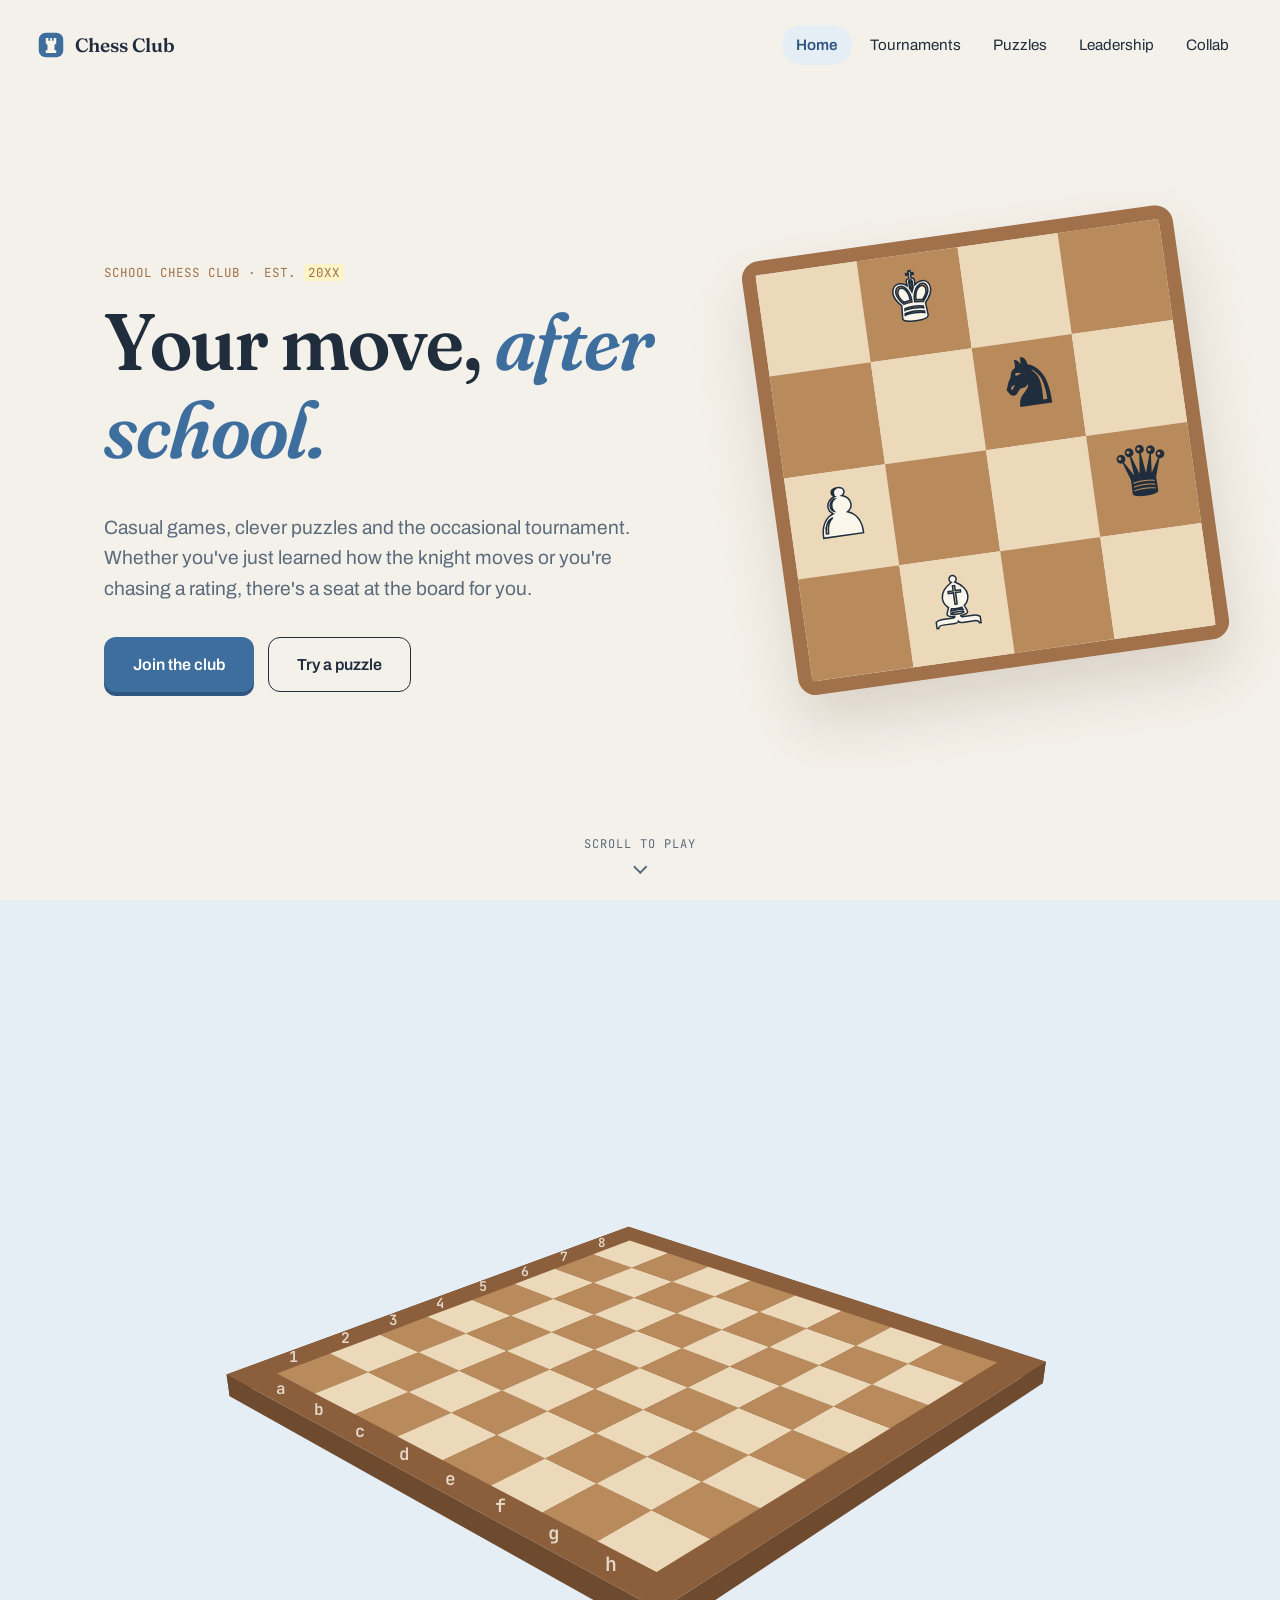
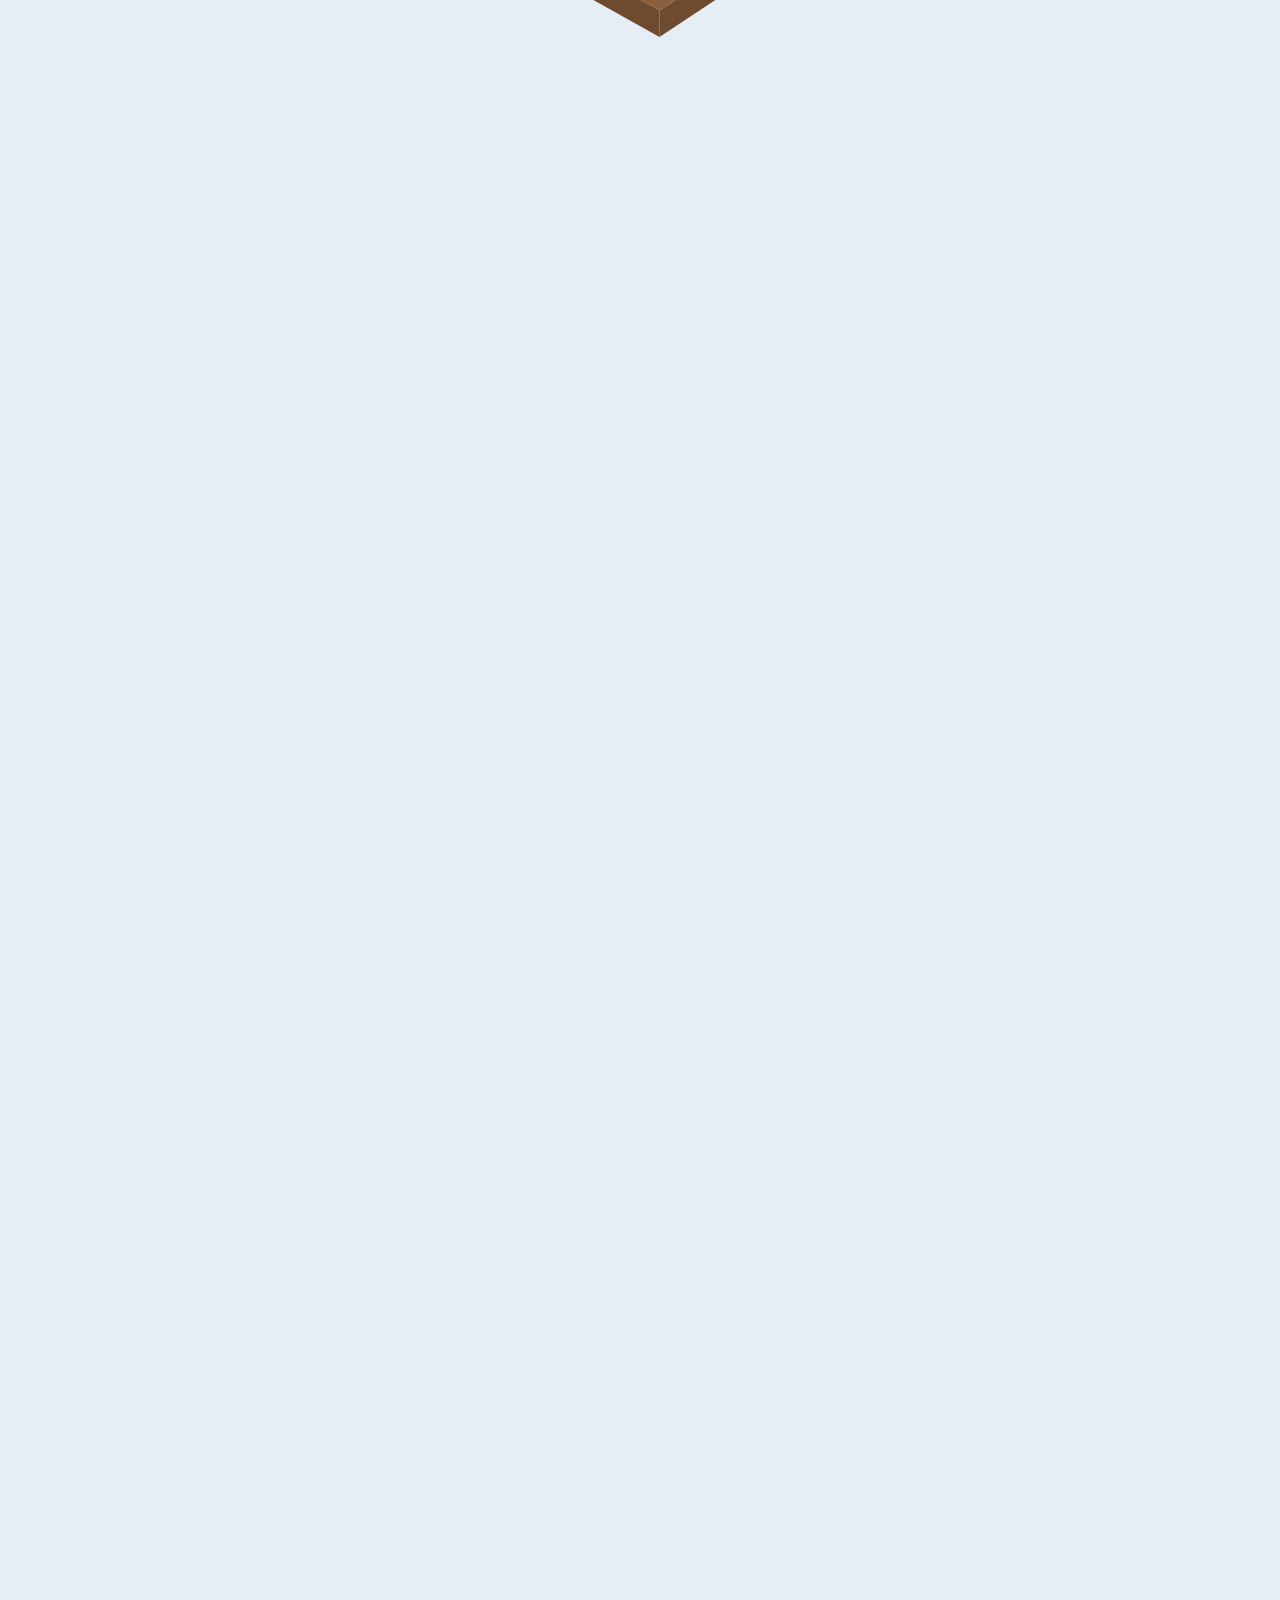
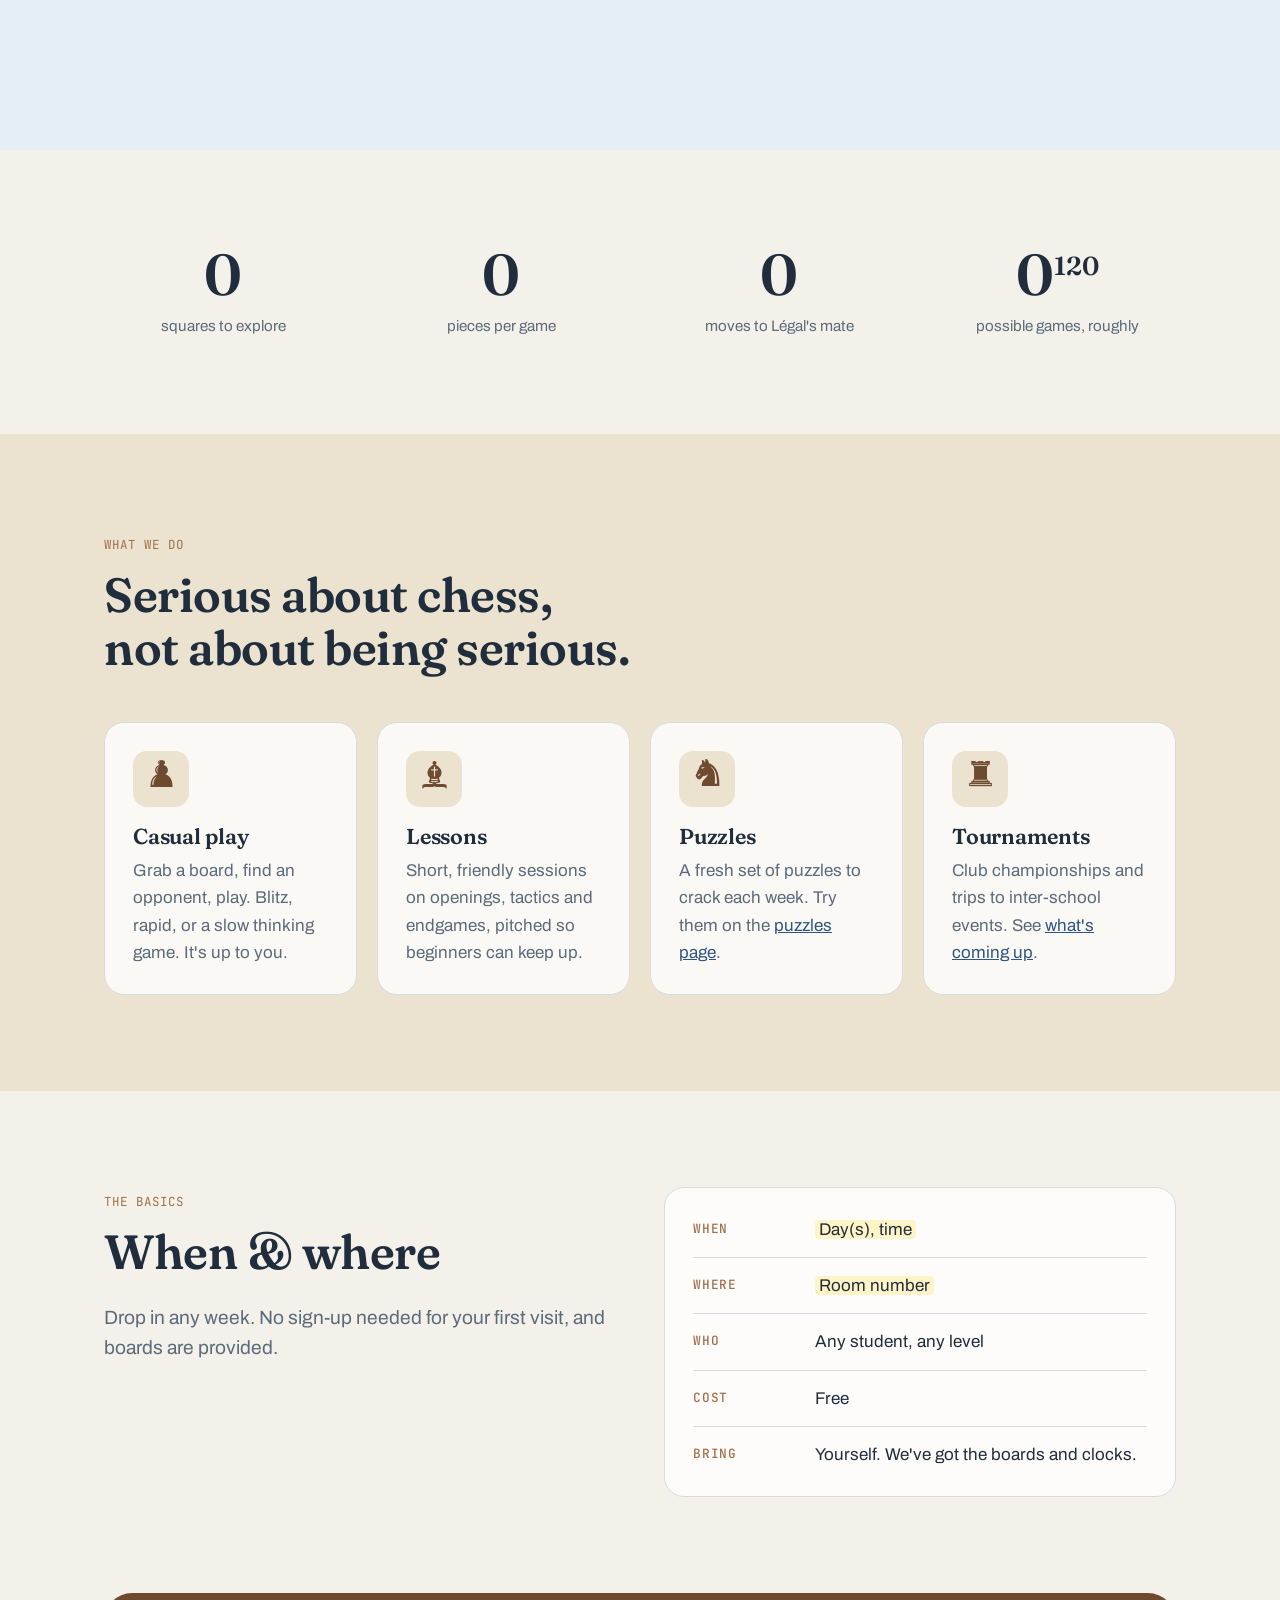
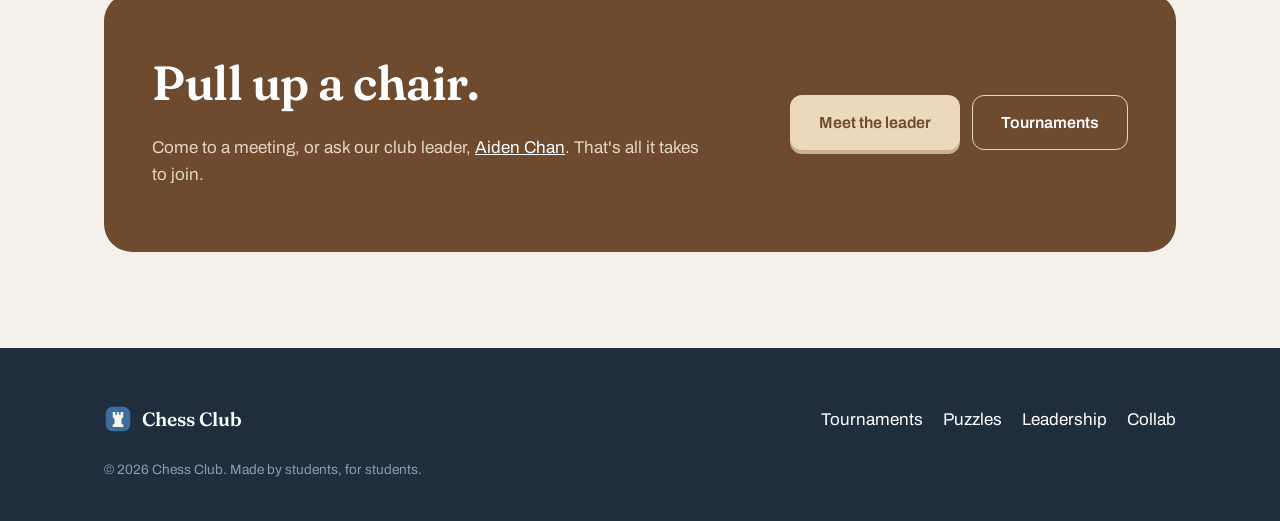
==== index.html @ 08615cfc "Add Chess Club website Five pages (home, tournaments, puzzles, leadership, collab), a scroll-driven " ====
<!doctype html>
<html lang="en">
<head>
  <meta charset="utf-8">
  <meta name="viewport" content="width=device-width, initial-scale=1">
  <title>Chess Club</title>
  <meta name="description" content="Our school's chess club: casual games, puzzles, lessons and tournaments. Everyone is welcome.">
  <link rel="preconnect" href="https://fonts.googleapis.com">
  <link rel="preconnect" href="https://fonts.gstatic.com" crossorigin>
  <link href="https://fonts.googleapis.com/css2?family=Archivo:wght@400;500;600&family=Fraunces:opsz,wght,SOFT,WONK@9..144,400..700,0..100,0..1&family=JetBrains+Mono:wght@400;500;600&family=Noto+Sans+Symbols+2&display=swap" rel="stylesheet">
  <link rel="stylesheet" href="css/style.css">
  <link rel="icon" href="data:image/svg+xml,%3Csvg xmlns='http://www.w3.org/2000/svg' viewBox='0 0 32 32'%3E%3Crect x='2' y='2' width='28' height='28' rx='8' fill='%233e6e9e'/%3E%3Cpath fill='%23fbf6ec' d='M10 8h3v3h2V8h2v3h2V8h3v6l-2 2v6h2v3H10v-3h2v-6l-2-2z'/%3E%3C/svg%3E">
</head>
<body>
  <div id="scrollProgress"></div>

  <header id="navbar">
    <div class="nav-inner">
      <a class="nav-logo" href="index.html">
        <svg viewBox="0 0 32 32" aria-hidden="true"><rect x="2" y="2" width="28" height="28" rx="8" fill="#3e6e9e"/><path fill="#fbf6ec" d="M10 8h3v3h2V8h2v3h2V8h3v6l-2 2v6h2v3H10v-3h2v-6l-2-2z"/></svg>
        <span>Chess Club</span>
      </a>
      <button class="nav-toggle" aria-expanded="false" aria-controls="navLinks">Menu</button>
      <nav class="nav-links" id="navLinks" aria-label="Main">
        <a href="index.html" aria-current="page">Home</a>
        <a href="tournaments.html">Tournaments</a>
        <a href="puzzles.html">Puzzles</a>
        <a href="leadership.html">Leadership</a>
        <a href="collab.html">Collab</a>
      </nav>
    </div>
  </header>

  <main>
    <section id="hero">
      <div class="container">
        <span class="eyebrow">School Chess Club · Est. <span class="todo">20XX</span></span>
        <h1 class="hero-title">Your move, <em>after school.</em></h1>
        <p class="lede">Casual games, clever puzzles and the occasional tournament. Whether you've just learned how the knight moves or you're chasing a rating, there's a seat at the board for you.</p>
        <div class="hero-buttons">
          <a class="btn btn-primary" href="#join">Join the club</a>
          <a class="btn btn-secondary" href="puzzles.html">Try a puzzle</a>
        </div>
      </div>
      <div class="hero-board" aria-hidden="true">
        <span></span><span class="w">♚</span><span></span><span></span>
        <span></span><span></span><span>♞</span><span></span>
        <span class="w">♟</span><span></span><span></span><span>♛</span>
        <span></span><span class="w">♝</span><span></span><span></span>
      </div>
      <div class="scroll-hint">Scroll to play</div>
    </section>

    <!-- Scroll-driven chess animation (drawn in js/board-animation.js) -->
    <section class="scroll-animation" aria-label="Animated chess game: Légal's mate in seven moves">
      <div class="scroll-sticky">
        <canvas id="boardCanvas" aria-hidden="true"></canvas>
        <div class="move-ticker" aria-hidden="true"></div>

        <div class="annotation-card" data-show="0.22" data-hide="0.33" data-snap="0.27">
          <div class="card-number">01</div>
          <div class="card-body">
            <h3 class="card-title">Every game starts the same</h3>
            <p class="card-desc">Thirty-two pieces, sixty-four squares, and nobody's ahead yet. That's how we treat new members too. Never played? We'll teach you.</p>
            <div class="card-stat">
              <span class="card-stat-number">All levels</span>
              <span class="card-stat-label">Beginners very welcome</span>
            </div>
          </div>
        </div>

        <div class="annotation-card right" data-show="0.66" data-hide="0.75" data-snap="0.688">
          <div class="card-number">02</div>
          <div class="card-body">
            <h3 class="card-title">Wait, they took the queen?</h3>
            <p class="card-desc">White just gave away their strongest piece. It's a trap, and we practise spotting tricks like this with weekly puzzles and short lessons.</p>
            <a class="card-link" href="puzzles.html">Try this week's puzzles →</a>
          </div>
        </div>

        <div class="annotation-card" data-show="0.88" data-hide="1" data-snap="0.93">
          <div class="card-number">03</div>
          <div class="card-body">
            <h3 class="card-title">Checkmate in seven.</h3>
            <p class="card-desc">This is Légal's mate, a trap that's been catching players since the 1700s. Come learn the classics, then try them out at our tournaments.</p>
            <div class="card-stat">
              <span class="card-stat-number">7 moves</span>
              <span class="card-stat-label">Knight, bishop, knight. Game over.</span>
            </div>
          </div>
        </div>
      </div>
    </section>

    <section class="section" id="specs">
      <div class="container">
        <div class="specs-grid">
          <div class="spec-item" data-target="64"><span class="spec-number">0</span><span class="spec-label">squares to explore</span></div>
          <div class="spec-item" data-target="32"><span class="spec-number">0</span><span class="spec-label">pieces per game</span></div>
          <div class="spec-item" data-target="7"><span class="spec-number">0</span><span class="spec-label">moves to Légal's mate</span></div>
          <div class="spec-item" data-target="10"><span class="spec-number">0<sup>120</sup></span><span class="spec-label">possible games, roughly</span></div>
        </div>
      </div>
    </section>

    <section class="section section-tan" id="about">
      <div class="container">
        <div class="section-head reveal">
          <span class="eyebrow">What we do</span>
          <h2>Serious about chess,<br>not about being serious.</h2>
        </div>
        <div class="grid grid-4">
          <div class="card reveal">
            <div class="piece-icon" aria-hidden="true">♟</div>
            <h3>Casual play</h3>
            <p>Grab a board, find an opponent, play. Blitz, rapid, or a slow thinking game. It's up to you.</p>
          </div>
          <div class="card reveal">
            <div class="piece-icon" aria-hidden="true">♝</div>
            <h3>Lessons</h3>
            <p>Short, friendly sessions on openings, tactics and endgames, pitched so beginners can keep up.</p>
          </div>
          <div class="card reveal">
            <div class="piece-icon" aria-hidden="true">♞</div>
            <h3>Puzzles</h3>
            <p>A fresh set of puzzles to crack each week. Try them on the <a href="puzzles.html">puzzles page</a>.</p>
          </div>
          <div class="card reveal">
            <div class="piece-icon" aria-hidden="true">♜</div>
            <h3>Tournaments</h3>
            <p>Club championships and trips to inter-school events. See <a href="tournaments.html">what's coming up</a>.</p>
          </div>
        </div>
      </div>
    </section>

    <section class="section" id="info">
      <div class="container grid grid-2" style="gap:48px;align-items:start">
        <div class="reveal">
          <span class="eyebrow">The basics</span>
          <h2>When &amp; where</h2>
          <p class="lede">Drop in any week. No sign-up needed for your first visit, and boards are provided.</p>
        </div>
        <div class="card reveal">
          <ul class="info-list">
            <li><strong>When</strong><span><span class="todo">Day(s), time</span></span></li>
            <li><strong>Where</strong><span><span class="todo">Room number</span></span></li>
            <li><strong>Who</strong><span>Any student, any level</span></li>
            <li><strong>Cost</strong><span>Free</span></li>
            <li><strong>Bring</strong><span>Yourself. We've got the boards and clocks.</span></li>
          </ul>
        </div>
      </div>
    </section>

    <section class="section" id="join" style="padding-top:0">
      <div class="container">
        <div class="cta-box reveal">
          <div>
            <h2>Pull up a chair.</h2>
            <p>Come to a meeting, or ask our club leader, <a href="leadership.html" style="color:#fff">Aiden Chan</a>. That's all it takes to join.</p>
          </div>
          <div class="cta-actions">
            <a class="btn btn-primary" href="leadership.html">Meet the leader</a>
            <a class="btn btn-secondary" href="tournaments.html">Tournaments</a>
          </div>
        </div>
      </div>
    </section>
  </main>

  <footer>
    <div class="container">
      <a class="nav-logo" href="index.html">
        <svg viewBox="0 0 32 32" aria-hidden="true"><rect x="2" y="2" width="28" height="28" rx="8" fill="#3e6e9e"/><path fill="#fbf6ec" d="M10 8h3v3h2V8h2v3h2V8h3v6l-2 2v6h2v3H10v-3h2v-6l-2-2z"/></svg>
        <span>Chess Club</span>
      </a>
      <nav aria-label="Footer">
        <a href="tournaments.html">Tournaments</a><a href="puzzles.html">Puzzles</a><a href="leadership.html">Leadership</a><a href="collab.html">Collab</a>
      </nav>
      <p class="footer-small">© <span id="year"></span> Chess Club. Made by students, for students.</p>
    </div>
  </footer>

  <script src="js/site.js"></script>
  <script src="js/board-animation.js"></script>
</body>
</html>
---- css/style.css ----
/* ==========================================================================
   Chess Club — shared styles
   Palette: light blues, grays, tans and wood tones. Flat colour, no gradients.
   ========================================================================== */

:root {
  --bg: #f4f1ea;          /* warm paper */
  --bg-blue: #e6eef5;     /* pale sky */
  --bg-tan: #ece2d0;      /* light tan */
  --surface: #ffffff;
  --ink: #1f2d3d;         /* navy ink */
  --muted: #5b6b7c;
  --line: #d5dbe1;
  --blue: #3e6e9e;        /* accent */
  --blue-dark: #2f5680;
  --blue-soft: #c9dbeb;
  --wood: #a0714a;
  --wood-dark: #6e4a2f;
  --sq-light: #ebd9b9;
  --sq-dark: #b88a5c;
  --rose: #c8695a;

  --font-display: 'Fraunces', Georgia, serif;
  --font-body: 'Archivo', system-ui, sans-serif;
  --font-mono: 'JetBrains Mono', ui-monospace, monospace;

  --radius: 20px;
  --ease: cubic-bezier(0.16, 1, 0.3, 1);
}

*, *::before, *::after { box-sizing: border-box; }

html { -webkit-text-size-adjust: 100%; }

body {
  margin: 0;
  background: var(--bg);
  color: var(--ink);
  font-family: var(--font-body);
  font-size: 1.0625rem;
  line-height: 1.6;
  -webkit-font-smoothing: antialiased;
}

::selection { background: var(--blue); color: #fff; }

/* Scrollbar: flat accent thumb on a light track */
::-webkit-scrollbar { width: 10px; }
::-webkit-scrollbar-track { background: var(--bg-tan); }
::-webkit-scrollbar-thumb { background: var(--blue-soft); border-radius: 10px; border: 2px solid var(--bg-tan); }
::-webkit-scrollbar-thumb:hover { background: var(--blue); }

img, svg { display: block; max-width: 100%; }
[hidden] { display: none !important; }
a { color: var(--blue-dark); }

h1, h2, h3 {
  font-family: var(--font-display);
  font-weight: 600;
  line-height: 1.1;
  letter-spacing: -0.01em;
  margin: 0 0 0.5em;
  font-variation-settings: 'SOFT' 50, 'WONK' 1;
}
h1 { font-size: clamp(2.6rem, 7vw, 5rem); }
h2 { font-size: clamp(2rem, 4.5vw, 3rem); }
h3 { font-size: 1.35rem; }
p { margin: 0 0 1em; }

.container { width: 100%; max-width: 1120px; margin: 0 auto; padding: 0 24px; }
@media (max-width: 600px) { .container { padding: 0 16px; } }

.eyebrow {
  font-family: var(--font-mono);
  font-size: 0.78rem;
  letter-spacing: 0.08em;
  text-transform: uppercase;
  color: var(--wood);
  margin-bottom: 14px;
  display: inline-block;
}

.lede { font-size: 1.2rem; color: var(--muted); max-width: 60ch; }

/* ---------- Scroll progress bar ---------- */
#scrollProgress {
  position: fixed; top: 0; left: 0;
  height: 3px; width: 100%;
  background: var(--blue);
  transform-origin: 0 50%;
  transform: scaleX(0);
  z-index: 1100;
}

/* ---------- Navbar (full width → pill on scroll) ---------- */
#navbar {
  position: fixed; top: 12px; left: 0; right: 0;
  z-index: 1000;
  padding: 0 12px;
}
.nav-inner {
  max-width: 100%;
  margin: 0 auto;
  padding: 12px 24px;
  display: flex; align-items: center; justify-content: space-between; gap: 16px;
  border: 1px solid transparent;
  border-radius: 100px;
  transition: max-width 0.5s var(--ease), padding 0.5s var(--ease), background 0.3s, border-color 0.3s, box-shadow 0.3s;
}
#navbar.nav-scrolled .nav-inner {
  max-width: 860px;
  padding: 8px 10px 8px 20px;
  background: rgba(255, 255, 255, 0.82);
  border-color: var(--line);
  backdrop-filter: blur(20px);
  -webkit-backdrop-filter: blur(20px);
  box-shadow: 0 6px 24px rgba(31, 45, 61, 0.08);
}
.nav-logo {
  display: flex; align-items: center; gap: 10px;
  color: var(--ink); text-decoration: none;
  font-family: var(--font-display); font-weight: 600; font-size: 1.2rem;
}
.nav-logo svg { width: 28px; height: 28px; }
.nav-links { display: flex; align-items: center; gap: 4px; }
.nav-links a {
  color: var(--ink); text-decoration: none;
  font-size: 0.95rem;
  padding: 8px 14px; border-radius: 100px;
  transition: background 0.2s;
}
.nav-links a:hover { background: var(--bg-blue); }
.nav-links a[aria-current="page"] { background: var(--bg-blue); color: var(--blue-dark); font-weight: 600; }
.nav-toggle {
  display: none;
  font: inherit; font-size: 0.95rem;
  background: var(--surface); color: var(--ink);
  border: 1px solid var(--line); border-radius: 100px;
  padding: 8px 16px; cursor: pointer;
}

@media (max-width: 860px) {
  .nav-toggle { display: block; }
  .nav-inner { background: rgba(255, 255, 255, 0.82); border-color: var(--line); padding: 8px 8px 8px 18px; backdrop-filter: blur(20px); -webkit-backdrop-filter: blur(20px); }
  .nav-links {
    display: none;
    position: absolute; top: calc(100% + 8px); left: 12px; right: 12px;
    flex-direction: column; align-items: stretch;
    background: var(--surface); border: 1px solid var(--line); border-radius: var(--radius);
    padding: 8px; box-shadow: 0 12px 32px rgba(31, 45, 61, 0.12);
  }
  .nav-links.open { display: flex; }
  .nav-links a { padding: 12px 16px; border-radius: 12px; }
}

/* ---------- Buttons ---------- */
.btn {
  display: inline-flex; align-items: center; gap: 8px;
  font: inherit; font-weight: 600; font-size: 1rem;
  padding: 14px 28px; border-radius: 12px;
  text-decoration: none; cursor: pointer;
  border: 1.5px solid transparent;
  transition: transform 0.25s var(--ease), background 0.2s, box-shadow 0.25s;
}
.btn:hover { transform: translateY(-2px); }
.btn-primary { background: var(--blue); color: #fff; box-shadow: 0 4px 0 var(--blue-dark); }
.btn-primary:hover { background: var(--blue-dark); box-shadow: 0 6px 0 #22415f; }
.btn-secondary { background: transparent; color: var(--ink); border-color: var(--ink); }
.btn-secondary:hover { background: var(--surface); }

/* ---------- Page header (sub pages) ---------- */
.page-head {
  padding: 150px 0 64px;
  background: var(--bg-blue);
  border-bottom: 1px solid var(--line);
  position: relative; overflow: hidden;
}
.page-head .container { position: relative; z-index: 1; }
.page-head .lede { margin-bottom: 0; }

/* Faint chessboard texture used in heads/hero — flat squares, no gradients */
.board-texture {
  position: absolute; right: -60px; top: 40px;
  width: 360px; height: 360px;
  display: grid; grid-template-columns: repeat(6, 1fr);
  transform: rotate(12deg);
  opacity: 0.35; pointer-events: none;
}
.board-texture span:nth-child(12n+1), .board-texture span:nth-child(12n+3), .board-texture span:nth-child(12n+5),
.board-texture span:nth-child(12n+8), .board-texture span:nth-child(12n+10), .board-texture span:nth-child(12n+12) { background: var(--blue-soft); }
@media (max-width: 700px) { .board-texture { width: 220px; height: 220px; right: -80px; top: 20px; opacity: 0.25; } }

/* ---------- Sections ---------- */
.section { padding: 96px 0; }
.section-tan { background: var(--bg-tan); }
.section-blue { background: var(--bg-blue); }
.section-head { margin-bottom: 48px; }
@media (max-width: 600px) { .section { padding: 64px 0; } }

/* Cards: frosted white on light backgrounds */
.card {
  background: rgba(255, 255, 255, 0.78);
  border: 1px solid var(--line);
  border-radius: var(--radius);
  padding: 28px;
  backdrop-filter: blur(20px);
  -webkit-backdrop-filter: blur(20px);
}
.card h3 { margin-bottom: 8px; }
.card p { color: var(--muted); margin: 0; }

.grid { display: grid; gap: 20px; }
.grid-2 { grid-template-columns: repeat(2, 1fr); }
.grid-3 { grid-template-columns: repeat(3, 1fr); }
.grid-4 { grid-template-columns: repeat(4, 1fr); }
@media (max-width: 900px) { .grid-3, .grid-4 { grid-template-columns: repeat(2, 1fr); } }
@media (max-width: 600px) { .grid-2, .grid-3 { grid-template-columns: 1fr; } }

.piece-icon {
  font-family: 'Noto Sans Symbols 2', serif;
  font-size: 2.2rem; line-height: 1;
  width: 56px; height: 56px;
  display: grid; place-items: center;
  border-radius: 14px;
  background: var(--bg-tan); color: var(--wood-dark);
  margin-bottom: 18px;
}

/* Reveal on scroll */
.reveal { opacity: 0; transform: translateY(24px); transition: opacity 0.7s var(--ease), transform 0.7s var(--ease); }
.reveal.in { opacity: 1; transform: none; }

/* ---------- Hero (home) ---------- */
#hero {
  min-height: 100vh; min-height: 100svh;
  display: flex; align-items: center;
  padding: 130px 0 80px;
  position: relative; overflow: hidden;
}
#hero .container { position: relative; z-index: 1; }
.hero-title { max-width: 14ch; }
.hero-title em { font-style: italic; color: var(--blue); }
.hero-buttons { display: flex; flex-wrap: wrap; gap: 14px; margin-top: 32px; }
.hero-board {
  position: absolute; right: 6vw; top: 50%;
  width: min(34vw, 440px); aspect-ratio: 1;
  transform: translateY(-50%) rotate(-8deg);
  display: grid; grid-template-columns: repeat(4, 1fr);
  border: 14px solid var(--wood); border-radius: 18px;
  box-shadow: 0 30px 60px rgba(110, 74, 47, 0.18);
}
.hero-board span { background: var(--sq-light); display: grid; place-items: center; font-family: 'Noto Sans Symbols 2', serif; font-size: min(5vw, 64px); color: var(--ink); }
.hero-board span:nth-child(8n+2), .hero-board span:nth-child(8n+4),
.hero-board span:nth-child(8n+5), .hero-board span:nth-child(8n+7) { background: var(--sq-dark); }
.hero-board .w { color: #fbf6ec; -webkit-text-stroke: 1.5px var(--ink); }
#hero .lede { max-width: 52ch; }
@media (min-width: 1101px) { #hero .container > * { max-width: 560px; } }
@media (max-width: 1100px) { .hero-board { display: none; } }

.scroll-hint {
  position: absolute; left: 50%; bottom: 28px; transform: translateX(-50%);
  font-family: var(--font-mono); font-size: 0.75rem; letter-spacing: 0.08em; text-transform: uppercase;
  color: var(--muted);
  display: flex; flex-direction: column; align-items: center; gap: 8px;
}
.scroll-hint::after {
  content: ''; width: 10px; height: 10px;
  border-right: 2px solid var(--muted); border-bottom: 2px solid var(--muted);
  transform: rotate(45deg);
  animation: hint 1.6s ease-in-out infinite;
}
@keyframes hint { 50% { transform: translateY(6px) rotate(45deg); } }

/* ---------- Scroll animation ---------- */
.scroll-animation { height: 450vh; position: relative; background: var(--bg-blue); }
.scroll-sticky { position: sticky; top: 0; height: 100vh; height: 100svh; width: 100%; overflow: hidden; }
#boardCanvas { position: absolute; inset: 0; width: 100%; height: 100%; }
@media (max-width: 1024px) { .scroll-animation { height: 400vh; } }
@media (max-width: 768px)  { .scroll-animation { height: 340vh; } }

.move-ticker {
  position: absolute; top: 96px; left: 50%; transform: translateX(-50%);
  font-family: var(--font-mono); font-size: 0.9rem;
  background: var(--surface); color: var(--ink);
  border: 1px solid var(--line); border-radius: 100px;
  padding: 6px 16px;
  opacity: 0; transition: opacity 0.3s;
  white-space: nowrap;
}
.move-ticker.visible { opacity: 1; }

.annotation-card {
  position: absolute; bottom: 10vh; left: 3vw;
  max-width: 330px;
  background: rgba(255, 255, 255, 0.86);
  border: 1px solid var(--line);
  backdrop-filter: blur(20px); -webkit-backdrop-filter: blur(20px);
  border-radius: var(--radius);
  padding: 28px;
  box-shadow: 0 16px 40px rgba(31, 45, 61, 0.1);
  opacity: 0; transform: translateY(20px);
  transition: opacity 0.4s ease, transform 0.4s var(--ease);
  pointer-events: none; z-index: 10;
}
.annotation-card.right { left: auto; right: 3vw; }
.annotation-card.visible { opacity: 1; transform: none; pointer-events: auto; }
.card-number { font-family: var(--font-mono); font-size: 0.75rem; color: var(--blue); margin-bottom: 8px; }
.card-title { font-size: 1.5rem; margin-bottom: 8px; }
.card-desc { font-size: 0.95rem; color: var(--muted); line-height: 1.55; margin-bottom: 16px; }
.card-stat-number { font-family: var(--font-display); font-size: 1.9rem; font-weight: 600; color: var(--blue); line-height: 1; }
.card-stat-label { font-size: 0.82rem; color: var(--muted); display: block; margin-top: 4px; }
.card-link { font-weight: 600; font-size: 0.95rem; }

@media (max-width: 1100px) {
  .annotation-card, .annotation-card.right {
    bottom: 1.5vh; left: 12px; right: 12px; max-width: none;
    padding: 12px 16px;
    display: flex; align-items: center; gap: 12px;
  }
  .card-desc, .card-stat, .card-link { display: none; }
  .card-number { margin-bottom: 0; }
  .card-title { font-size: 1.1rem; margin: 0; }
  .move-ticker { top: 84px; }
}

/* ---------- Specs ---------- */
.specs-grid { display: grid; grid-template-columns: repeat(4, 1fr); gap: 40px; text-align: center; }
.spec-number { font-family: var(--font-display); font-size: 3.6rem; font-weight: 600; display: block; line-height: 1; color: var(--ink); transition: color 0.3s; }
.spec-number.counting { color: var(--blue); }
.spec-number sup { font-size: 0.45em; }
.spec-label { font-size: 0.95rem; color: var(--muted); margin-top: 10px; display: block; }
@media (max-width: 768px) { .specs-grid { grid-template-columns: repeat(2, 1fr); gap: 32px; } .spec-number { font-size: 2.6rem; } }

/* ---------- CTA ---------- */
.cta-box {
  background: var(--wood-dark); color: #f6efe3;
  border-radius: 28px; padding: 64px 48px;
  display: grid; grid-template-columns: 1.4fr 1fr; gap: 32px; align-items: center;
  position: relative; overflow: hidden;
}
.cta-box h2 { color: #fff; }
.cta-box p { color: #e6d6bf; margin: 0; }
.cta-box .btn-primary { background: var(--sq-light); color: var(--wood-dark); box-shadow: 0 4px 0 #c9b38f; }
.cta-box .btn-primary:hover { background: #fff; }
.cta-actions { display: flex; flex-wrap: wrap; gap: 12px; justify-content: flex-end; }
.cta-box .btn-secondary { color: #fff; border-color: #e6d6bf; }
.cta-box .btn-secondary:hover { background: rgba(255, 255, 255, 0.08); }
@media (max-width: 800px) { .cta-box { grid-template-columns: 1fr; padding: 40px 24px; } .cta-actions { justify-content: flex-start; } }

/* ---------- Info list (meeting details etc.) ---------- */
.info-list { list-style: none; margin: 0; padding: 0; display: grid; gap: 14px; }
.info-list li { display: grid; grid-template-columns: 110px 1fr; gap: 12px; padding-bottom: 14px; border-bottom: 1px solid var(--line); }
.info-list li:last-child { border-bottom: 0; padding-bottom: 0; }
.info-list strong { font-family: var(--font-mono); font-size: 0.8rem; font-weight: 500; text-transform: uppercase; letter-spacing: 0.06em; color: var(--wood); padding-top: 3px; }

.todo { background: #fff4c7; border-radius: 4px; padding: 0 4px; }

/* ---------- Tournaments ---------- */
.event {
  display: grid; grid-template-columns: 96px 1fr auto; gap: 24px; align-items: center;
  padding: 24px; background: var(--surface); border: 1px solid var(--line); border-radius: var(--radius);
}
.event + .event { margin-top: 14px; }
.event-date { text-align: center; background: var(--bg-blue); border-radius: 14px; padding: 12px 6px; }
.event-date .m { font-family: var(--font-mono); font-size: 0.75rem; text-transform: uppercase; color: var(--blue-dark); display: block; }
.event-date .d { font-family: var(--font-display); font-size: 2rem; font-weight: 600; line-height: 1.1; }
.event h3 { margin-bottom: 4px; }
.event p { margin: 0; color: var(--muted); font-size: 0.95rem; }
.tag { display: inline-block; font-family: var(--font-mono); font-size: 0.72rem; padding: 4px 10px; border-radius: 100px; background: var(--bg-tan); color: var(--wood-dark); white-space: nowrap; }
@media (max-width: 640px) { .event { grid-template-columns: 72px 1fr; } .event .tag { grid-column: 2; justify-self: start; } }

table.results { width: 100%; border-collapse: collapse; background: var(--surface); border-radius: var(--radius); overflow: hidden; border: 1px solid var(--line); }
.results th, .results td { padding: 14px 18px; text-align: left; border-bottom: 1px solid var(--line); }
.results th { font-family: var(--font-mono); font-size: 0.75rem; text-transform: uppercase; letter-spacing: 0.06em; color: var(--muted); background: var(--bg-blue); font-weight: 500; }
.results tr:last-child td { border-bottom: 0; }
.table-wrap { overflow-x: auto; }

/* ---------- Leadership ---------- */
.leader { text-align: center; padding: 36px 24px; }
.leader .avatar {
  width: 96px; height: 96px; margin: 0 auto 18px;
  border-radius: 50%; background: var(--bg-tan); border: 3px solid var(--sq-dark);
  display: grid; place-items: center;
  font-family: 'Noto Sans Symbols 2', serif; font-size: 3rem; color: var(--wood-dark);
}
.leader .role { font-family: var(--font-mono); font-size: 0.78rem; text-transform: uppercase; letter-spacing: 0.06em; color: var(--blue); display: block; margin-bottom: 10px; }

/* ---------- Puzzles ---------- */
.puzzle-layout { display: grid; grid-template-columns: minmax(0, 560px) 1fr; gap: 40px; align-items: start; }
@media (max-width: 900px) { .puzzle-layout { grid-template-columns: 1fr; } }
.board-frame { background: var(--wood); padding: 14px; border-radius: 18px; box-shadow: 0 24px 48px rgba(110, 74, 47, 0.18); }
.board {
  display: grid; grid-template-columns: repeat(8, 1fr); grid-template-rows: repeat(8, 1fr);
  aspect-ratio: 1; width: 100%;
  border-radius: 6px; overflow: hidden; user-select: none; -webkit-user-select: none;
}
.sq {
  position: relative; display: grid; place-items: center;
  background: var(--sq-light); border: 0; padding: 0; cursor: pointer;
  font-family: 'Noto Sans Symbols 2', serif; font-size: clamp(1.6rem, 6.4vw, 3.1rem); line-height: 1;
}
.sq.dark { background: var(--sq-dark); }
.sq .pc-w { color: #fbf6ec; -webkit-text-stroke: 1.5px var(--ink); }
.sq .pc-b { color: var(--ink); }
.sq.sel { box-shadow: inset 0 0 0 4px var(--blue); }
.sq.last { background: #cfe0ee; }
.sq.dark.last { background: #9db8cf; }
.sq.wrong { animation: shake 0.35s; background: #f2c9c1; }
@keyframes shake { 25% { transform: translateX(-3px); } 75% { transform: translateX(3px); } }
.sq .coord { position: absolute; font-family: var(--font-mono); font-size: 0.6rem; color: var(--wood-dark); opacity: 0.8; }
.sq .coord.f { right: 3px; bottom: 1px; }
.sq .coord.r { left: 3px; top: 2px; }
.sq:focus-visible { outline: 3px solid var(--blue); outline-offset: -3px; z-index: 1; }

.puzzle-tabs { display: flex; flex-wrap: wrap; gap: 8px; margin-bottom: 24px; }
.puzzle-tabs button {
  font: inherit; font-size: 0.9rem; cursor: pointer;
  padding: 8px 16px; border-radius: 100px;
  background: var(--surface); color: var(--ink); border: 1px solid var(--line);
}
.puzzle-tabs button[aria-selected="true"] { background: var(--ink); color: #fff; border-color: var(--ink); }
.puzzle-tabs button.solved::after { content: ' ✓'; }
.puzzle-status { font-family: var(--font-mono); font-size: 0.9rem; padding: 12px 16px; border-radius: 12px; background: var(--bg-blue); margin: 20px 0; min-height: 3em; }
.puzzle-status.ok { background: #dcebd6; }
.puzzle-status.bad { background: #f6dcd6; }
.puzzle-actions { display: flex; gap: 10px; flex-wrap: wrap; }
.puzzle-actions .btn { padding: 10px 18px; font-size: 0.92rem; }

/* ---------- Footer ---------- */
footer { background: var(--ink); color: #c4cfda; padding: 56px 0 40px; margin-top: 0; }
footer .container { display: flex; flex-wrap: wrap; justify-content: space-between; gap: 24px; align-items: center; }
footer a { color: #fff; text-decoration: none; margin-left: 20px; }
footer a:first-child { margin-left: 0; }
footer a:hover { text-decoration: underline; }
footer .nav-logo { color: #fff; }
.footer-small { width: 100%; font-size: 0.85rem; color: #8d9cac; margin: 0; }

@media (prefers-reduced-motion: reduce) {
  *, *::before, *::after { animation: none !important; transition: none !important; }
  .reveal { opacity: 1; transform: none; }
}

/* ---------- Collab ---------- */
.collab-feature {
  display: grid; grid-template-columns: minmax(0, 1fr) minmax(0, 1fr); gap: 40px; align-items: center;
  background: var(--surface); border: 1px solid var(--line); border-radius: 28px;
  padding: 40px;
}
.collab-logos { display: flex; align-items: center; justify-content: center; gap: 20px; background: var(--bg-blue); border-radius: var(--radius); padding: 32px 20px; }
.collab-logo { display: flex; flex-direction: column; align-items: center; gap: 12px; font-family: var(--font-mono); font-size: 0.8rem; color: var(--muted); text-transform: uppercase; letter-spacing: 0.06em; }
.collab-logo img { width: 140px; height: 140px; object-fit: contain; background: #fff; border-radius: 24px; padding: 14px; border: 1px solid var(--line); }
.collab-x { font-family: var(--font-display); font-size: 3rem; color: var(--wood); line-height: 1; }
.collab-body h3 { font-size: 2rem; margin: 14px 0 12px; }
.collab-body p { color: var(--muted); }
.collab-next { display: flex; gap: 20px; align-items: center; margin-top: 20px; }
.collab-next .piece-icon { margin: 0; flex-shrink: 0; }
@media (max-width: 800px) {
  .collab-feature { grid-template-columns: 1fr; padding: 20px; gap: 24px; }
  .collab-logo img { width: 104px; height: 104px; }
  .collab-x { font-size: 2.2rem; }
}

.leader-feature { display: flex; align-items: center; gap: 32px; text-align: left; max-width: 720px; margin: 0 auto; padding: 40px; }
.leader-feature .avatar { margin: 0; flex-shrink: 0; width: 120px; height: 120px; font-size: 3.8rem; }
.leader-feature h3 { font-size: 2rem; }
@media (max-width: 600px) { .leader-feature { flex-direction: column; text-align: center; padding: 32px 20px; } }

/* ---------- Puzzle arcade ---------- */
.arcade {
  --t-light: #ebd9b9; --t-dark: #b88a5c; --t-frame: #8b5e3c; --t-bg: #f4ece0; --t-accent: #8b5e3c;
  background: var(--t-bg);
  transition: background 0.6s ease;
}
.themed { background: var(--t-frame); transition: background 0.4s ease; }
.themed .sq { background: var(--t-light); }
.themed .sq.dark { background: var(--t-dark); }
.themed .sq .coord { color: var(--t-frame); }
.themed .sq.last { background: color-mix(in srgb, var(--t-light) 55%, #7fb0dc); }
.themed .sq.dark.last { background: color-mix(in srgb, var(--t-dark) 55%, #7fb0dc); }

.attract { display: grid; grid-template-columns: minmax(0, 1fr) minmax(0, 1fr); gap: 56px; align-items: center; }
.attract-stage { text-align: center; }
.spin-wrap { perspective: 1200px; max-width: 440px; margin: 0 auto; }
.spin-board { transition: transform 0.35s cubic-bezier(0.5, 0, 0.75, 0), background 0.4s; transform-style: preserve-3d; }
.spin-board.spin-in { transition: transform 0.45s var(--ease); }
.spin-board .sq { cursor: default; font-size: clamp(1.1rem, 4.2vw, 2.2rem); }
.world-name { font-family: var(--font-display); font-size: 1.5rem; font-weight: 600; margin: 22px 0 0; color: var(--t-accent); min-height: 1.6em; transition: color 0.4s; }
.btn-play { font-size: 1.2rem; padding: 18px 40px; border-radius: 100px; background: var(--t-accent); box-shadow: 0 5px 0 rgba(31, 45, 61, 0.35); transition: transform 0.25s var(--ease), background 0.4s; }
.btn-play:hover { background: var(--t-accent); filter: brightness(1.08); }
@media (max-width: 860px) { .attract { grid-template-columns: 1fr; gap: 32px; } .attract-copy { text-align: center; } .attract-copy .lede { margin-inline: auto; } }

.levels-head { display: flex; justify-content: space-between; align-items: end; gap: 16px; flex-wrap: wrap; margin-bottom: 32px; }
.progress-text { font-family: var(--font-mono); font-size: 0.9rem; color: var(--muted); margin: 0; }
.level-grid { display: grid; grid-template-columns: repeat(3, 1fr); gap: 20px; }
@media (max-width: 900px) { .level-grid { grid-template-columns: repeat(2, 1fr); } }
@media (max-width: 560px) { .level-grid { grid-template-columns: 1fr; } }

.level-card {
  font: inherit; text-align: left; color: var(--ink); cursor: pointer;
  background: var(--surface); border: 2px solid var(--line); border-radius: var(--radius);
  padding: 18px; display: grid; grid-template-columns: 84px 1fr; gap: 16px; align-items: center;
  transition: transform 0.3s var(--ease), border-color 0.2s, box-shadow 0.3s;
  animation: pop-in 0.5s var(--ease) both;
}
.level-card:hover:not(:disabled) { transform: translateY(-4px); border-color: var(--c-frame); box-shadow: 0 12px 28px rgba(31, 45, 61, 0.12); }
.level-card:disabled { cursor: not-allowed; opacity: 0.6; }
.level-card:disabled .mini-board { filter: grayscale(0.9); }
@keyframes pop-in { from { opacity: 0; transform: translateY(16px) scale(0.96); } }
.mini-board { display: grid; grid-template-columns: repeat(4, 1fr); aspect-ratio: 1; border: 5px solid var(--c-frame); border-radius: 10px; overflow: hidden; position: relative; }
.mini-board span { background: var(--c-light); }
.mini-board span:nth-child(8n+2), .mini-board span:nth-child(8n+4), .mini-board span:nth-child(8n+5), .mini-board span:nth-child(8n+7) { background: var(--c-dark); }
.mini-board .mini-piece { position: absolute; inset: 0; display: grid; place-items: center; font-family: 'Noto Sans Symbols 2', serif; font-size: 2rem; color: #fbf6ec; -webkit-text-stroke: 1.2px var(--ink); background: none; }
.level-num { font-family: var(--font-mono); font-size: 0.72rem; text-transform: uppercase; letter-spacing: 0.06em; color: var(--c-frame); }
.level-card h3 { font-size: 1.2rem; margin: 2px 0 6px; }
.pips { display: flex; gap: 4px; align-items: center; }
.pips i { width: 9px; height: 9px; border-radius: 50%; background: var(--line); }
.pips i.on { background: var(--c-frame); }
.level-state { font-family: var(--font-mono); font-size: 0.75rem; color: var(--muted); margin-left: 8px; display: inline-flex; align-items: center; gap: 4px; }
.level-state svg { width: 12px; height: 12px; }
.level-card.solved .level-state { color: #3f7a45; }

.link-back { font: inherit; font-size: 0.92rem; background: none; border: 0; padding: 0; margin-bottom: 18px; cursor: pointer; color: var(--blue-dark); display: block; }
.link-back:hover { text-decoration: underline; }
.flavor { font-family: var(--font-display); font-style: italic; color: var(--t-accent); font-size: 1.1rem; margin-top: -4px; }
#game .eyebrow { color: var(--t-accent); }
.board-frame.win { animation: win 0.7s var(--ease); }
@keyframes win { 30% { transform: scale(1.035) rotate(-1deg); } 60% { transform: scale(0.99) rotate(0.6deg); } }
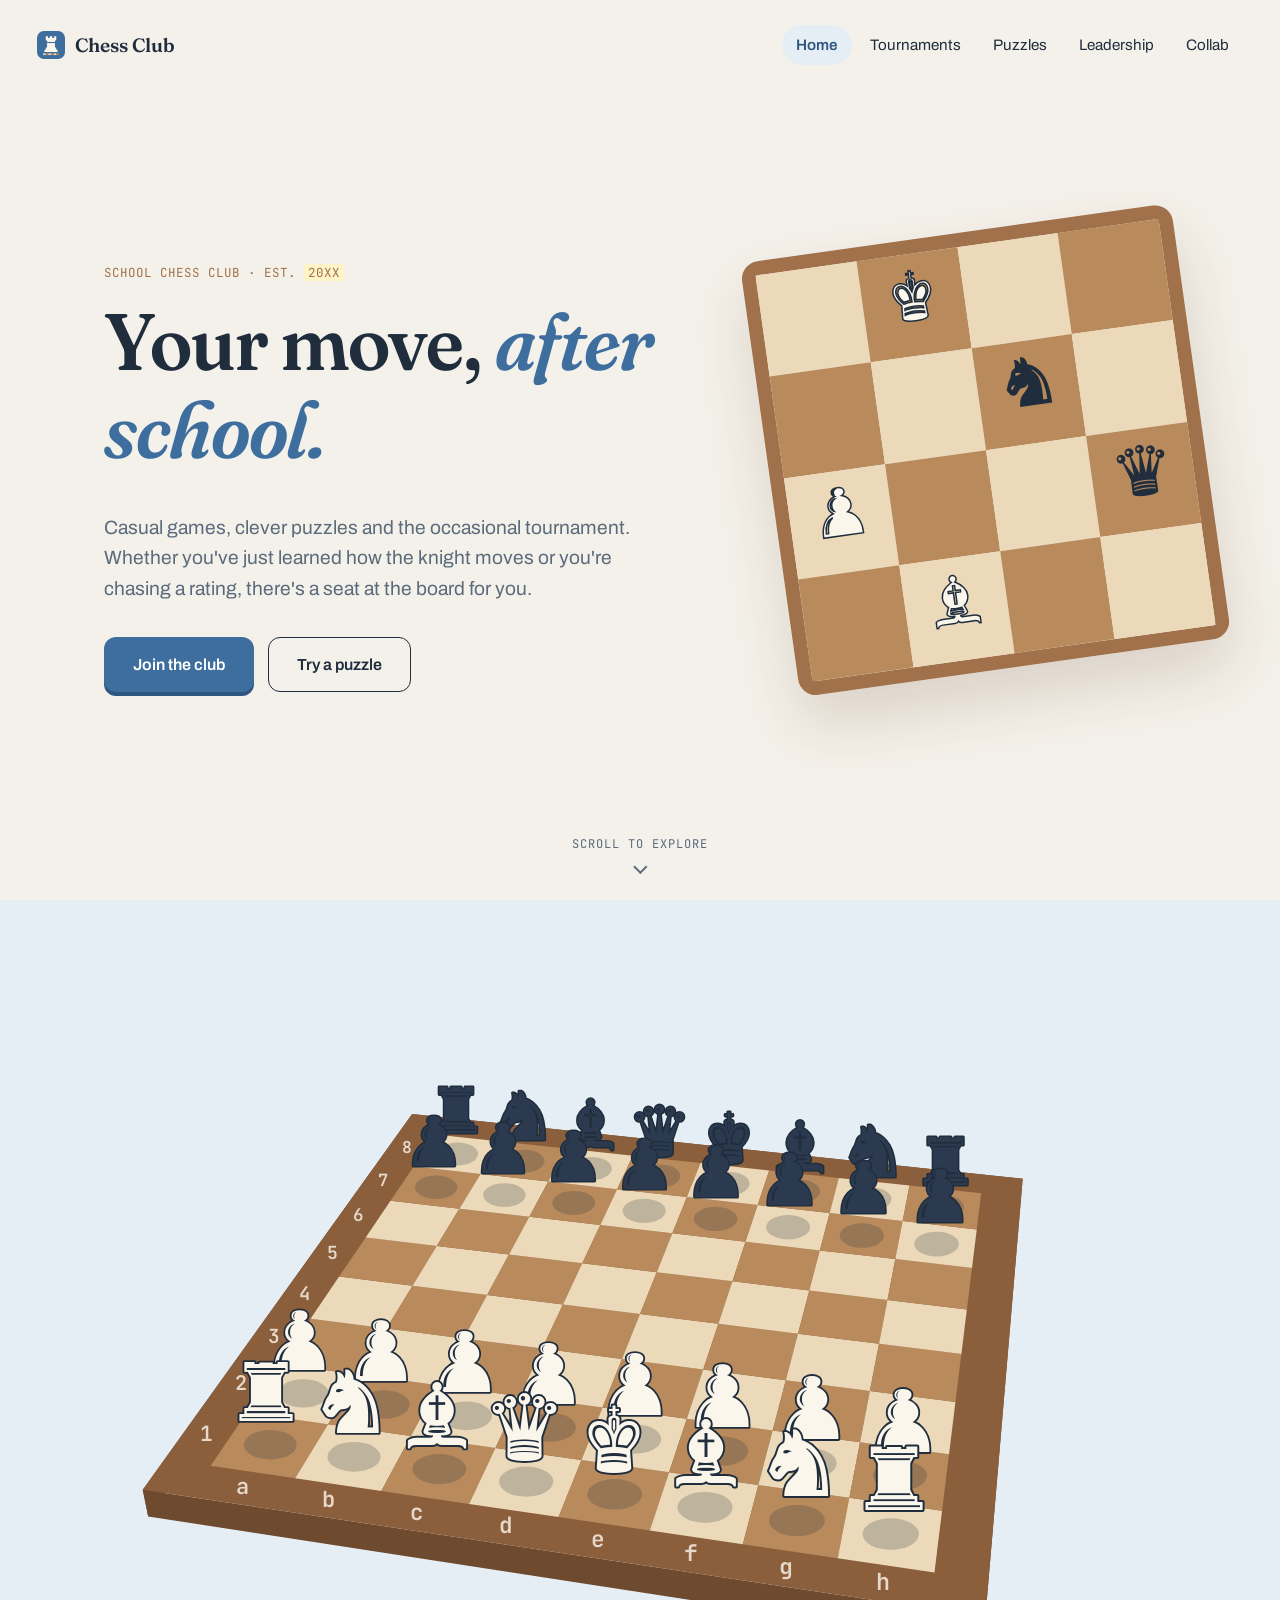
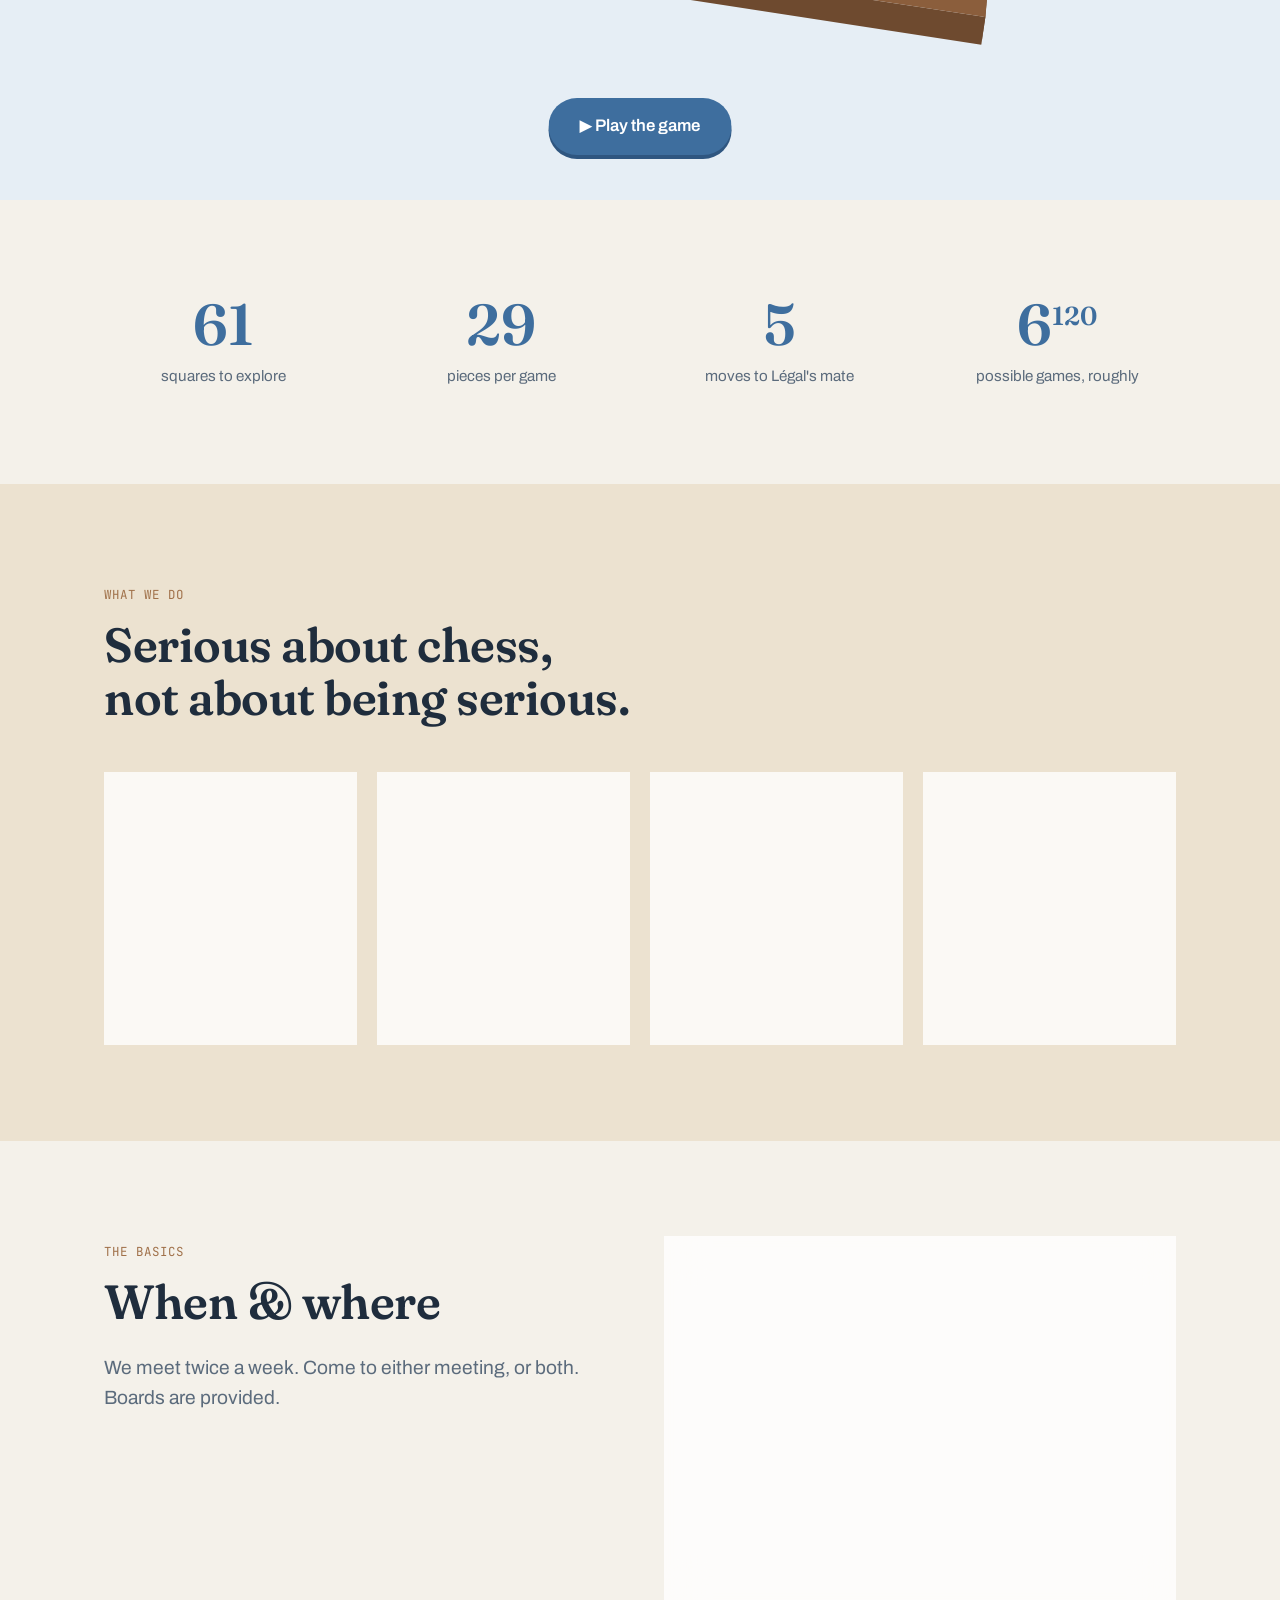
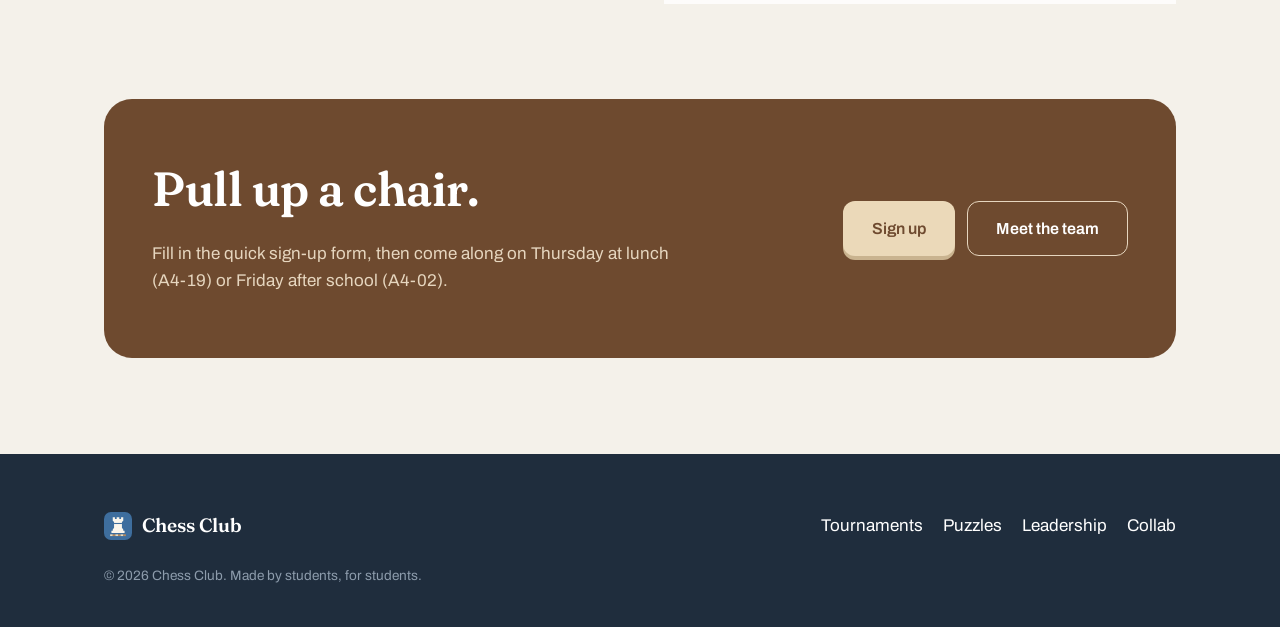
==== commit 90d15bbd: "Play-button animation, new logo, VP, schedule, collab redesign - Chess animation now plays from a bu" ====
--- a/index.html
+++ b/index.html
@@ -9,7 +9,7 @@
   <link rel="preconnect" href="https://fonts.gstatic.com" crossorigin>
   <link href="https://fonts.googleapis.com/css2?family=Archivo:wght@400;500;600&family=Fraunces:opsz,wght,SOFT,WONK@9..144,400..700,0..100,0..1&family=JetBrains+Mono:wght@400;500;600&family=Noto+Sans+Symbols+2&display=swap" rel="stylesheet">
   <link rel="stylesheet" href="css/style.css">
-  <link rel="icon" href="data:image/svg+xml,%3Csvg xmlns='http://www.w3.org/2000/svg' viewBox='0 0 32 32'%3E%3Crect x='2' y='2' width='28' height='28' rx='8' fill='%233e6e9e'/%3E%3Cpath fill='%23fbf6ec' d='M10 8h3v3h2V8h2v3h2V8h3v6l-2 2v6h2v3H10v-3h2v-6l-2-2z'/%3E%3C/svg%3E">
+  <link rel="icon" href="assets/chess-club-logo.svg" type="image/svg+xml">
 </head>
 <body>
   <div id="scrollProgress"></div>
@@ -17,7 +17,7 @@
   <header id="navbar">
     <div class="nav-inner">
       <a class="nav-logo" href="index.html">
-        <svg viewBox="0 0 32 32" aria-hidden="true"><rect x="2" y="2" width="28" height="28" rx="8" fill="#3e6e9e"/><path fill="#fbf6ec" d="M10 8h3v3h2V8h2v3h2V8h3v6l-2 2v6h2v3H10v-3h2v-6l-2-2z"/></svg>
+        <svg viewBox="0 0 64 64" aria-hidden="true"><rect width="64" height="64" rx="16" fill="#3e6e9e"/><path fill="#fbf6ec" d="M20 12h5v4h4v-4h6v4h4v-4h5v8l-3 3v13l3 4v3h3v5H17v-5h3v-3l3-4V23l-3-3z"/><rect x="23" y="25" width="18" height="2.5" fill="#3e6e9e"/><g><rect x="14" y="51" width="6" height="4" fill="#ebd9b9"/><rect x="20" y="51" width="6" height="4" fill="#b88a5c"/><rect x="26" y="51" width="6" height="4" fill="#ebd9b9"/><rect x="32" y="51" width="6" height="4" fill="#b88a5c"/><rect x="38" y="51" width="6" height="4" fill="#ebd9b9"/><rect x="44" y="51" width="6" height="4" fill="#b88a5c"/></g></svg>
         <span>Chess Club</span>
       </a>
       <button class="nav-toggle" aria-expanded="false" aria-controls="navLinks">Menu</button>
@@ -38,7 +38,7 @@
         <h1 class="hero-title">Your move, <em>after school.</em></h1>
         <p class="lede">Casual games, clever puzzles and the occasional tournament. Whether you've just learned how the knight moves or you're chasing a rating, there's a seat at the board for you.</p>
         <div class="hero-buttons">
-          <a class="btn btn-primary" href="#join">Join the club</a>
+          <a class="btn btn-primary" href="https://forms.gle/7Udd6PHyB83etude6" target="_blank" rel="noopener">Join the club</a>
           <a class="btn btn-secondary" href="puzzles.html">Try a puzzle</a>
         </div>
       </div>
@@ -48,7 +48,7 @@
         <span class="w">♟</span><span></span><span></span><span>♛</span>
         <span></span><span class="w">♝</span><span></span><span></span>
       </div>
-      <div class="scroll-hint">Scroll to play</div>
+      <div class="scroll-hint">Scroll to explore</div>
     </section>
 
     <!-- Scroll-driven chess animation (drawn in js/board-animation.js) -->
@@ -56,8 +56,9 @@
       <div class="scroll-sticky">
         <canvas id="boardCanvas" aria-hidden="true"></canvas>
         <div class="move-ticker" aria-hidden="true"></div>
+        <button class="btn btn-primary board-play" id="boardPlay" type="button">▶ Play the game</button>
 
-        <div class="annotation-card" data-show="0.22" data-hide="0.33" data-snap="0.27">
+        <div class="annotation-card" data-show="0.22" data-hide="0.33" data-hold="0.27">
           <div class="card-number">01</div>
           <div class="card-body">
             <h3 class="card-title">Every game starts the same</h3>
@@ -69,7 +70,7 @@
           </div>
         </div>
 
-        <div class="annotation-card right" data-show="0.66" data-hide="0.75" data-snap="0.688">
+        <div class="annotation-card right" data-show="0.66" data-hide="0.75" data-hold="0.688">
           <div class="card-number">02</div>
           <div class="card-body">
             <h3 class="card-title">Wait, they took the queen?</h3>
@@ -78,7 +79,7 @@
           </div>
         </div>
 
-        <div class="annotation-card" data-show="0.88" data-hide="1" data-snap="0.93">
+        <div class="annotation-card" data-show="0.88" data-hide="1" data-hold="0.93">
           <div class="card-number">03</div>
           <div class="card-body">
             <h3 class="card-title">Checkmate in seven.</h3>
@@ -139,15 +140,16 @@
         <div class="reveal">
           <span class="eyebrow">The basics</span>
           <h2>When &amp; where</h2>
-          <p class="lede">Drop in any week. No sign-up needed for your first visit, and boards are provided.</p>
+          <p class="lede">We meet twice a week. Come to either meeting, or both. Boards are provided.</p>
         </div>
         <div class="card reveal">
           <ul class="info-list">
-            <li><strong>When</strong><span><span class="todo">Day(s), time</span></span></li>
-            <li><strong>Where</strong><span><span class="todo">Room number</span></span></li>
+            <li><strong>Thursday</strong><span>Lunch · Room A4-19</span></li>
+            <li><strong>Friday</strong><span>After school · Room A4-02</span></li>
             <li><strong>Who</strong><span>Any student, any level</span></li>
             <li><strong>Cost</strong><span>Free</span></li>
             <li><strong>Bring</strong><span>Yourself. We've got the boards and clocks.</span></li>
+            <li><strong>Join</strong><span><a href="https://forms.gle/7Udd6PHyB83etude6" target="_blank" rel="noopener">Fill in the sign-up form →</a></span></li>
           </ul>
         </div>
       </div>
@@ -158,11 +160,11 @@
         <div class="cta-box reveal">
           <div>
             <h2>Pull up a chair.</h2>
-            <p>Come to a meeting, or ask our club leader, <a href="leadership.html" style="color:#fff">Aiden Chan</a>. That's all it takes to join.</p>
+            <p>Fill in the quick sign-up form, then come along on Thursday at lunch (A4-19) or Friday after school (A4-02).</p>
           </div>
           <div class="cta-actions">
-            <a class="btn btn-primary" href="leadership.html">Meet the leader</a>
-            <a class="btn btn-secondary" href="tournaments.html">Tournaments</a>
+            <a class="btn btn-primary" href="https://forms.gle/7Udd6PHyB83etude6" target="_blank" rel="noopener">Sign up</a>
+            <a class="btn btn-secondary" href="leadership.html">Meet the team</a>
           </div>
         </div>
       </div>
@@ -172,7 +174,7 @@
   <footer>
     <div class="container">
       <a class="nav-logo" href="index.html">
-        <svg viewBox="0 0 32 32" aria-hidden="true"><rect x="2" y="2" width="28" height="28" rx="8" fill="#3e6e9e"/><path fill="#fbf6ec" d="M10 8h3v3h2V8h2v3h2V8h3v6l-2 2v6h2v3H10v-3h2v-6l-2-2z"/></svg>
+        <svg viewBox="0 0 64 64" aria-hidden="true"><rect width="64" height="64" rx="16" fill="#3e6e9e"/><path fill="#fbf6ec" d="M20 12h5v4h4v-4h6v4h4v-4h5v8l-3 3v13l3 4v3h3v5H17v-5h3v-3l3-4V23l-3-3z"/><rect x="23" y="25" width="18" height="2.5" fill="#3e6e9e"/><g><rect x="14" y="51" width="6" height="4" fill="#ebd9b9"/><rect x="20" y="51" width="6" height="4" fill="#b88a5c"/><rect x="26" y="51" width="6" height="4" fill="#ebd9b9"/><rect x="32" y="51" width="6" height="4" fill="#b88a5c"/><rect x="38" y="51" width="6" height="4" fill="#ebd9b9"/><rect x="44" y="51" width="6" height="4" fill="#b88a5c"/></g></svg>
         <span>Chess Club</span>
       </a>
       <nav aria-label="Footer">
--- a/css/style.css
+++ b/css/style.css
@@ -272,11 +272,15 @@
 @keyframes hint { 50% { transform: translateY(6px) rotate(45deg); } }
 
 /* ---------- Scroll animation ---------- */
-.scroll-animation { height: 450vh; position: relative; background: var(--bg-blue); }
-.scroll-sticky { position: sticky; top: 0; height: 100vh; height: 100svh; width: 100%; overflow: hidden; }
+.scroll-animation { position: relative; background: var(--bg-blue); }
+.scroll-sticky { position: relative; height: 100vh; height: 100svh; min-height: 560px; max-height: 920px; width: 100%; overflow: hidden; }
+.board-play {
+  position: absolute; left: 50%; bottom: 5vh; transform: translateX(-50%); z-index: 11;
+  border-radius: 100px; padding: 14px 30px; font-size: 1.05rem;
+}
+.board-play:hover { transform: translateX(-50%) translateY(-2px); }
+.board-play.is-playing { background: var(--surface); color: var(--ink); border-color: var(--line); box-shadow: 0 4px 0 var(--line); padding: 10px 22px; font-size: 0.92rem; }
 #boardCanvas { position: absolute; inset: 0; width: 100%; height: 100%; }
-@media (max-width: 1024px) { .scroll-animation { height: 400vh; } }
-@media (max-width: 768px)  { .scroll-animation { height: 340vh; } }
 
 .move-ticker {
   position: absolute; top: 96px; left: 50%; transform: translateX(-50%);
@@ -321,6 +325,7 @@
   .card-number { margin-bottom: 0; }
   .card-title { font-size: 1.1rem; margin: 0; }
   .move-ticker { top: 84px; }
+  .board-play { bottom: calc(1.5vh + 72px); }
 }
 
 /* ---------- Specs ---------- */
@@ -441,28 +446,53 @@
 }
 
 /* ---------- Collab ---------- */
-.collab-feature {
-  display: grid; grid-template-columns: minmax(0, 1fr) minmax(0, 1fr); gap: 40px; align-items: center;
-  background: var(--surface); border: 1px solid var(--line); border-radius: 28px;
-  padding: 40px;
-}
-.collab-logos { display: flex; align-items: center; justify-content: center; gap: 20px; background: var(--bg-blue); border-radius: var(--radius); padding: 32px 20px; }
-.collab-logo { display: flex; flex-direction: column; align-items: center; gap: 12px; font-family: var(--font-mono); font-size: 0.8rem; color: var(--muted); text-transform: uppercase; letter-spacing: 0.06em; }
-.collab-logo img { width: 140px; height: 140px; object-fit: contain; background: #fff; border-radius: 24px; padding: 14px; border: 1px solid var(--line); }
-.collab-x { font-family: var(--font-display); font-size: 3rem; color: var(--wood); line-height: 1; }
-.collab-body h3 { font-size: 2rem; margin: 14px 0 12px; }
-.collab-body p { color: var(--muted); }
-.collab-next { display: flex; gap: 20px; align-items: center; margin-top: 20px; }
-.collab-next .piece-icon { margin: 0; flex-shrink: 0; }
-@media (max-width: 800px) {
-  .collab-feature { grid-template-columns: 1fr; padding: 20px; gap: 24px; }
-  .collab-logo img { width: 104px; height: 104px; }
-  .collab-x { font-size: 2.2rem; }
-}
-
-.leader-feature { display: flex; align-items: center; gap: 32px; text-align: left; max-width: 720px; margin: 0 auto; padding: 40px; }
-.leader-feature .avatar { margin: 0; flex-shrink: 0; width: 120px; height: 120px; font-size: 3.8rem; }
-.leader-feature h3 { font-size: 2rem; }
+.partners-hero {
+  position: relative; overflow: hidden;
+  min-height: 100vh; min-height: 100svh;
+  padding: 150px 0 260px;
+  text-align: center;
+  background-color: var(--bg-blue);
+  /* Flat checkerboard, two close tones of pale blue */
+  background-image: repeating-conic-gradient(#dbe6ef 0 25%, transparent 0 50%);
+  background-size: 120px 120px;
+  background-position: center top;
+}
+.partners-hero .container { position: relative; z-index: 1; }
+.partners-title {
+  font-weight: 400; text-transform: uppercase; letter-spacing: 0.08em;
+  font-size: clamp(1.9rem, 4.6vw, 3.2rem); margin-bottom: 18px;
+}
+.partners-lede { font-size: 1.15rem; color: var(--ink); max-width: 56ch; margin: 0 auto 44px; }
+.partner-strip {
+  background: var(--surface); border: 1px solid var(--line);
+  box-shadow: 0 20px 50px rgba(31, 45, 61, 0.1);
+  display: flex; align-items: center; justify-content: space-evenly; gap: 24px;
+  padding: 44px 32px;
+}
+.partner-item { width: min(260px, 36vw); display: grid; place-items: center; }
+.partner-item svg, .partner-item img { width: 100%; height: auto; max-height: 190px; object-fit: contain; }
+.partner-x { font-family: var(--font-display); font-weight: 300; font-size: clamp(3rem, 7vw, 5rem); line-height: 1; color: var(--wood); }
+.partner-caption { font-family: var(--font-mono); font-size: 0.8rem; letter-spacing: 0.08em; text-transform: uppercase; color: var(--wood-dark); margin: 22px 0 0; }
+
+/* Chess-piece skyline along the bottom */
+.piece-skyline {
+  position: absolute; left: 0; right: 0; bottom: -28px;
+  display: flex; justify-content: center; align-items: flex-end; gap: 0.5vw;
+  font-family: 'Noto Sans Symbols 2', serif; line-height: 1;
+  color: #c3d3e1; pointer-events: none; white-space: nowrap;
+}
+.piece-skyline::after { content: ''; position: absolute; left: 0; right: 0; bottom: 28px; height: 22px; background: #c3d3e1; }
+@media (max-width: 700px) {
+  .partners-hero { padding: 120px 0 170px; background-size: 72px 72px; }
+  .piece-skyline { transform: scale(0.55); transform-origin: bottom center; }
+  .partner-strip { padding: 28px 16px; gap: 10px; }
+}
+
+.leader-grid { display: grid; grid-template-columns: repeat(2, minmax(0, 1fr)); gap: 20px; max-width: 980px; margin: 0 auto; }
+@media (max-width: 800px) { .leader-grid { grid-template-columns: 1fr; } }
+.leader-feature { display: flex; align-items: center; gap: 28px; text-align: left; padding: 36px; }
+.leader-feature .avatar { margin: 0; flex-shrink: 0; width: 104px; height: 104px; font-size: 3.2rem; }
+.leader-feature h3 { font-size: 1.8rem; }
 @media (max-width: 600px) { .leader-feature { flex-direction: column; text-align: center; padding: 32px 20px; } }
 
 /* ---------- Puzzle arcade ---------- */
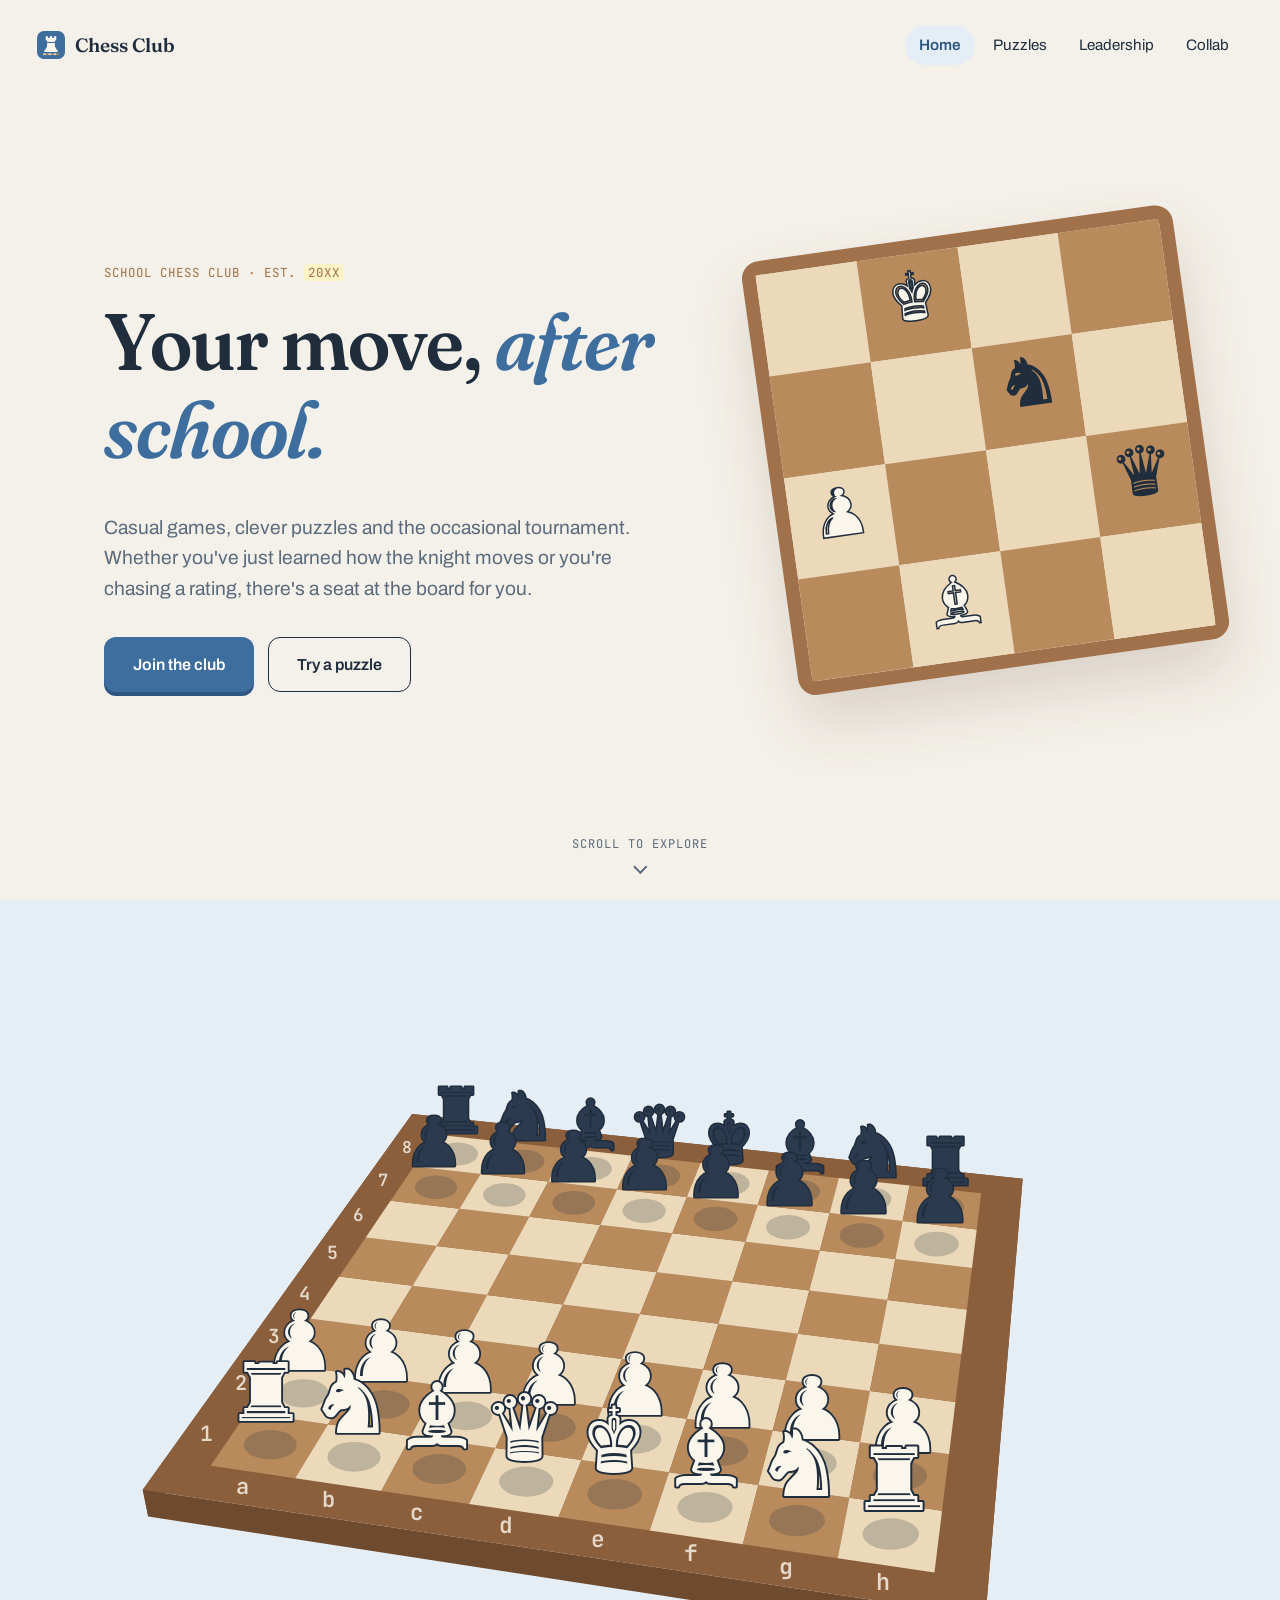
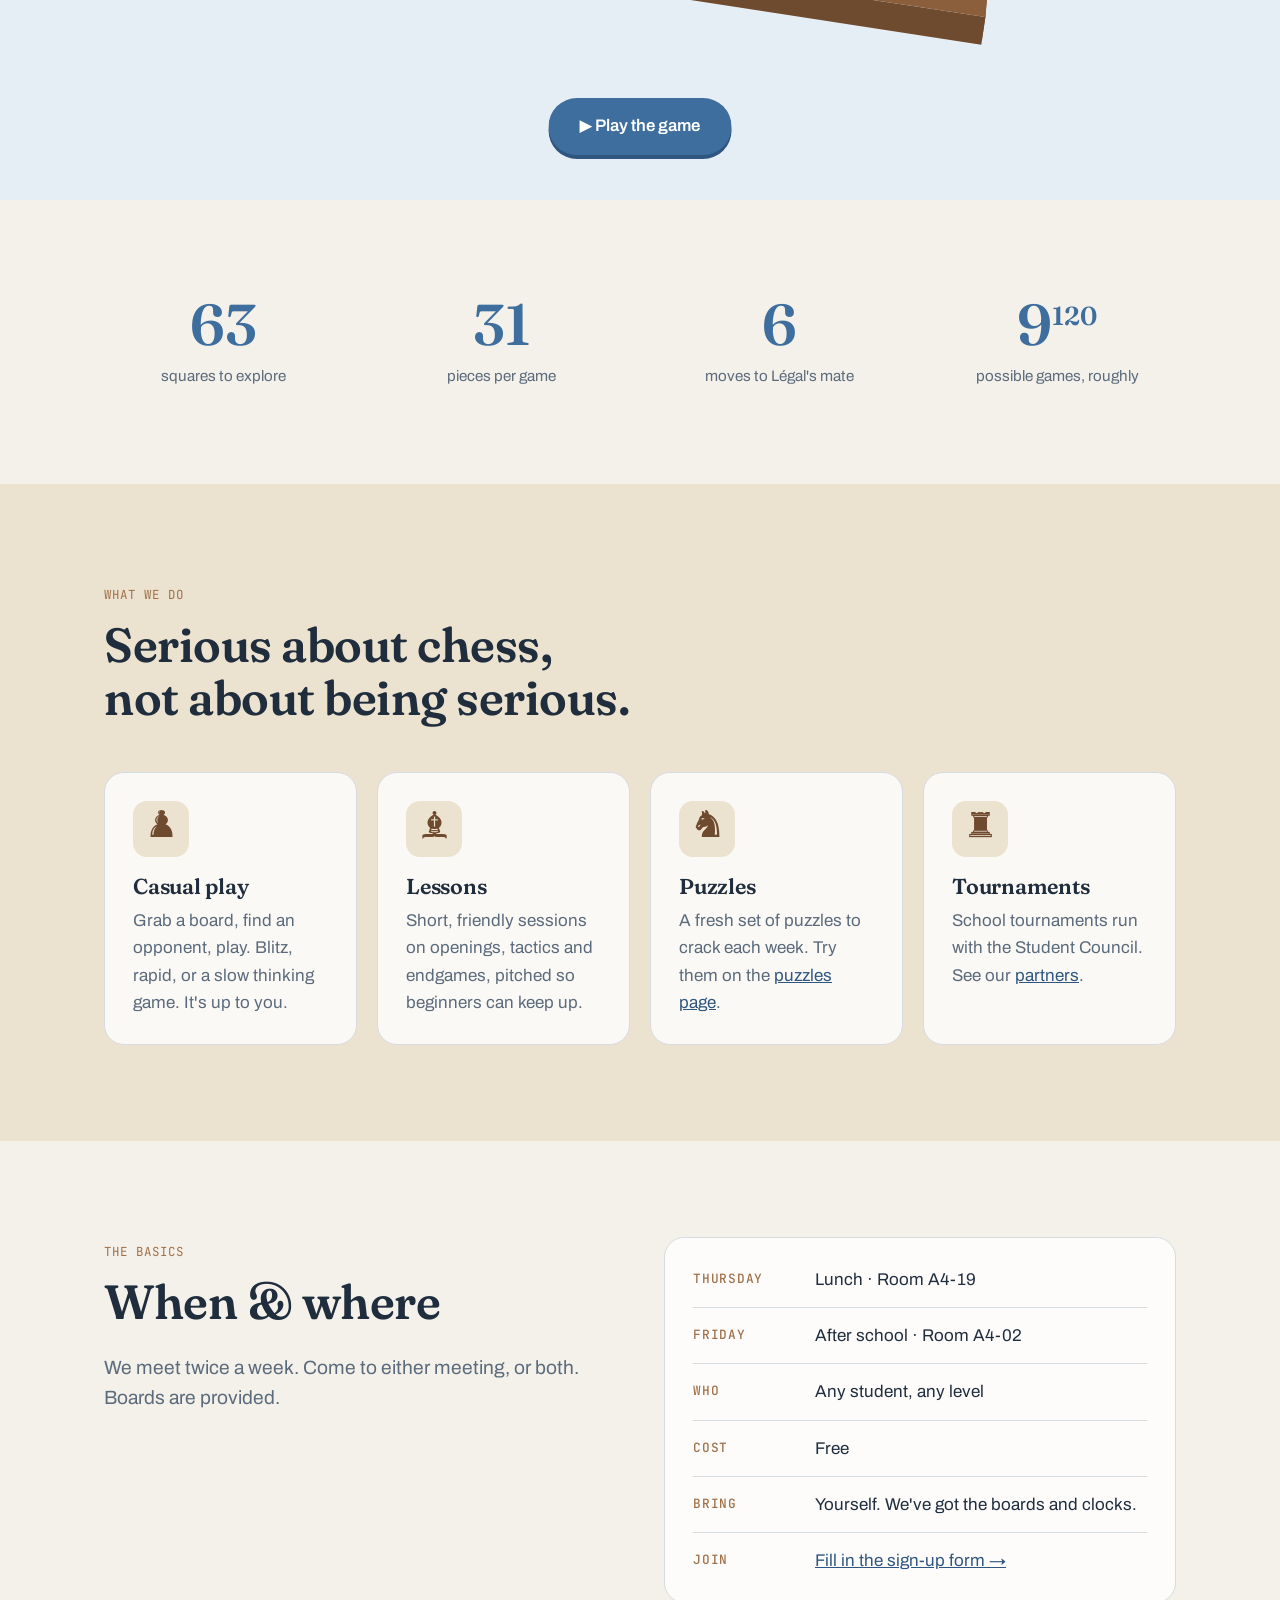
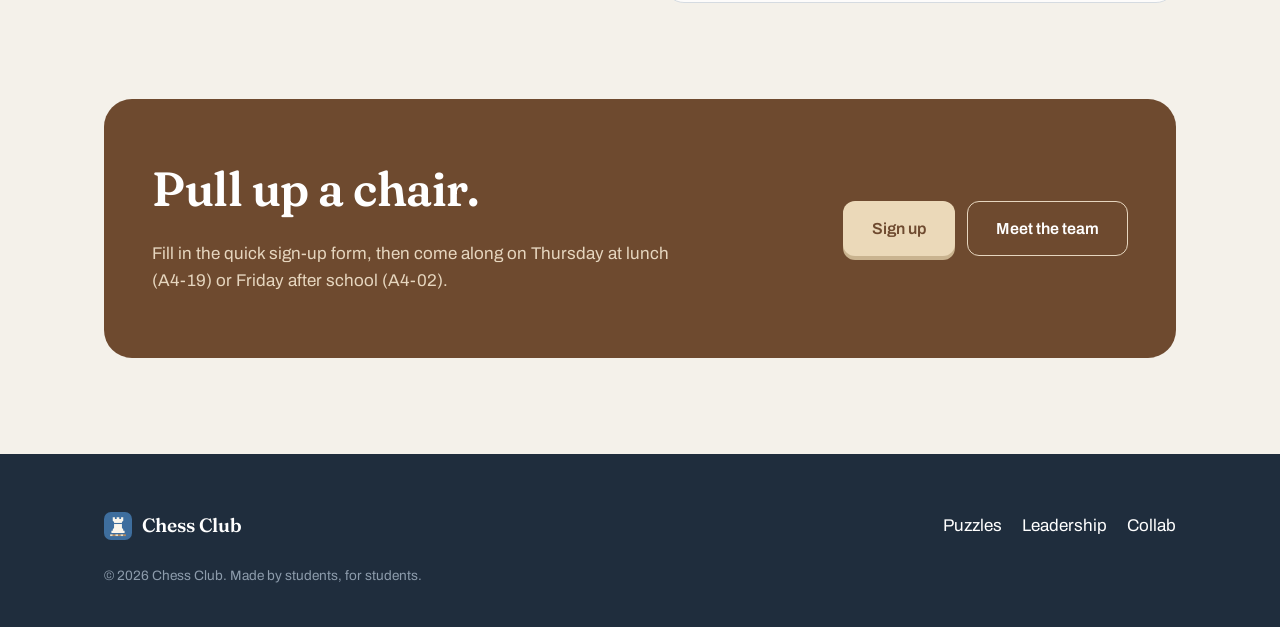
==== commit 1946c582: "Remove tournaments page, add Student Council partner and Read more - Delete tournaments.html and eve" ====
--- a/index.html
+++ b/index.html
@@ -23,7 +23,6 @@
       <button class="nav-toggle" aria-expanded="false" aria-controls="navLinks">Menu</button>
       <nav class="nav-links" id="navLinks" aria-label="Main">
         <a href="index.html" aria-current="page">Home</a>
-        <a href="tournaments.html">Tournaments</a>
         <a href="puzzles.html">Puzzles</a>
         <a href="leadership.html">Leadership</a>
         <a href="collab.html">Collab</a>
@@ -129,7 +128,7 @@
           <div class="card reveal">
             <div class="piece-icon" aria-hidden="true">♜</div>
             <h3>Tournaments</h3>
-            <p>Club championships and trips to inter-school events. See <a href="tournaments.html">what's coming up</a>.</p>
+            <p>School tournaments run with the Student Council. See our <a href="collab.html">partners</a>.</p>
           </div>
         </div>
       </div>
@@ -178,7 +177,7 @@
         <span>Chess Club</span>
       </a>
       <nav aria-label="Footer">
-        <a href="tournaments.html">Tournaments</a><a href="puzzles.html">Puzzles</a><a href="leadership.html">Leadership</a><a href="collab.html">Collab</a>
+        <a href="puzzles.html">Puzzles</a><a href="leadership.html">Leadership</a><a href="collab.html">Collab</a>
       </nav>
       <p class="footer-small">© <span id="year"></span> Chess Club. Made by students, for students.</p>
     </div>
--- a/css/style.css
+++ b/css/style.css
@@ -469,10 +469,17 @@
   display: flex; align-items: center; justify-content: space-evenly; gap: 24px;
   padding: 44px 32px;
 }
-.partner-item { width: min(260px, 36vw); display: grid; place-items: center; }
+.partner-item { width: min(230px, 24vw); display: grid; place-items: center; }
 .partner-item svg, .partner-item img { width: 100%; height: auto; max-height: 190px; object-fit: contain; }
 .partner-x { font-family: var(--font-display); font-weight: 300; font-size: clamp(3rem, 7vw, 5rem); line-height: 1; color: var(--wood); }
 .partner-caption { font-family: var(--font-mono); font-size: 0.8rem; letter-spacing: 0.08em; text-transform: uppercase; color: var(--wood-dark); margin: 22px 0 0; }
+.readmore-btn { margin-top: 28px; background: var(--surface); }
+.collab-stories { display: grid; gap: 16px; margin-top: 28px; text-align: left; animation: pop-in 0.5s var(--ease) both; }
+.story { display: flex; gap: 24px; align-items: flex-start; background: var(--surface); border: 1px solid var(--line); border-radius: var(--radius); padding: 28px; }
+.story img { width: 72px; height: 72px; object-fit: contain; flex-shrink: 0; }
+.story h3 { margin-bottom: 8px; }
+.story p { color: var(--muted); margin: 0; }
+@media (max-width: 600px) { .story { flex-direction: column; padding: 22px; gap: 14px; } }
 
 /* Chess-piece skyline along the bottom */
 .piece-skyline {
@@ -485,7 +492,9 @@
 @media (max-width: 700px) {
   .partners-hero { padding: 120px 0 170px; background-size: 72px 72px; }
   .piece-skyline { transform: scale(0.55); transform-origin: bottom center; }
-  .partner-strip { padding: 28px 16px; gap: 10px; }
+  .partner-strip { padding: 24px 12px; gap: 6px; }
+  .partner-item { width: 26vw; }
+  .partner-x { font-size: 2.2rem; }
 }
 
 .leader-grid { display: grid; grid-template-columns: repeat(2, minmax(0, 1fr)); gap: 20px; max-width: 980px; margin: 0 auto; }
